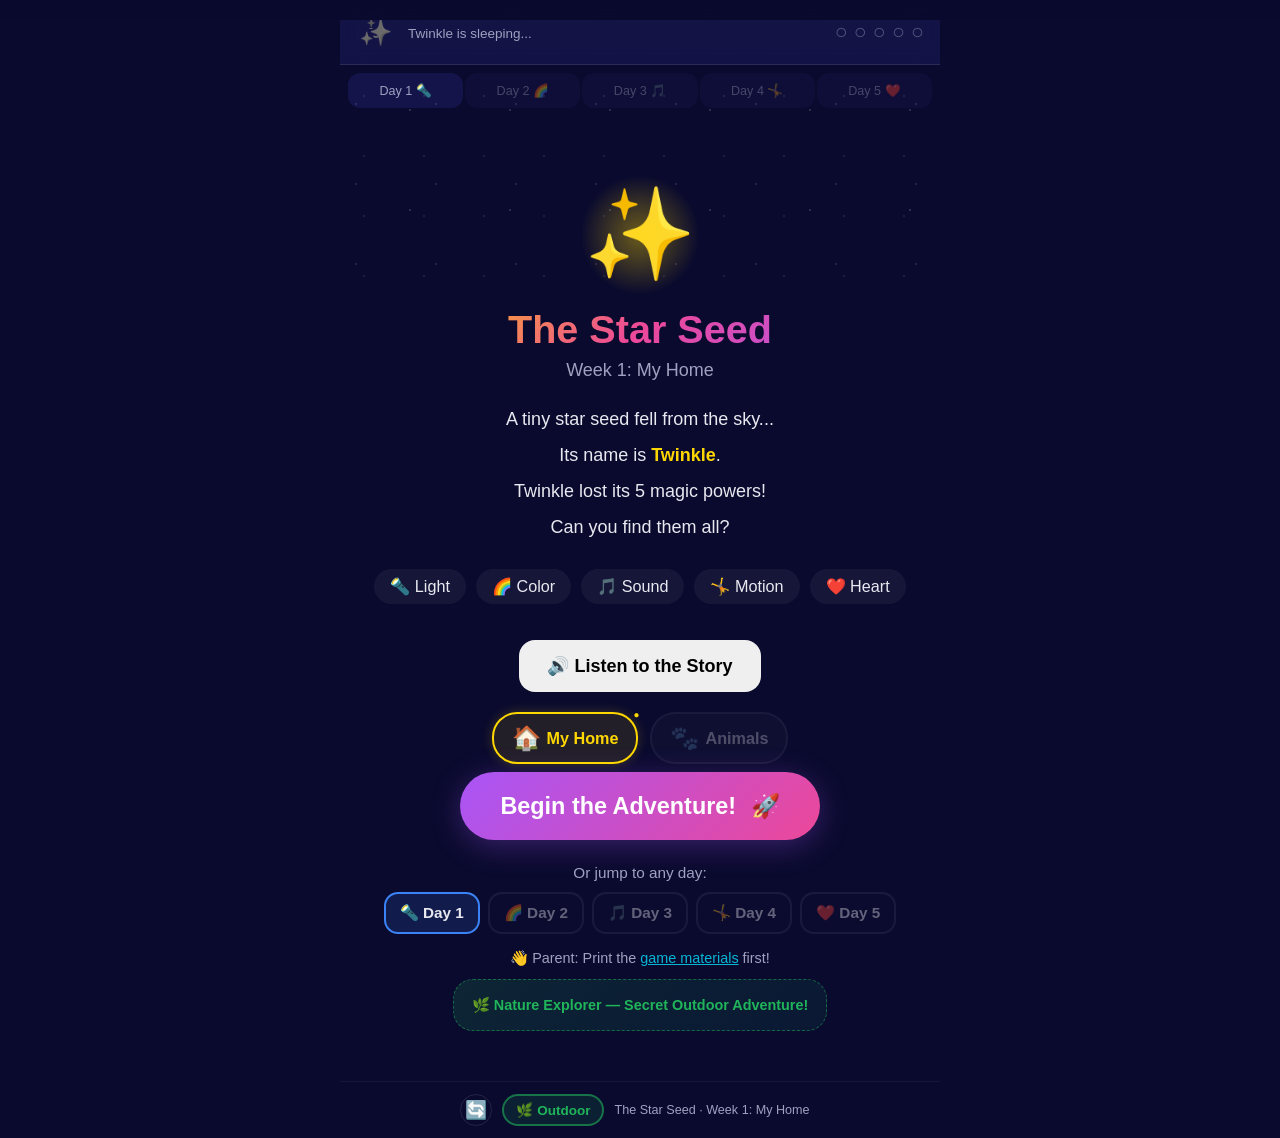
==== index.html @ be911d1a "fix: show episode-specific day labels (1A/1B/2A) in scenes and completion overlay - Read data.days[N" ====
<!DOCTYPE html>
<html lang="en">
<head>
  <meta charset="UTF-8">
  <meta name="viewport" content="width=device-width, initial-scale=1.0, viewport-fit=cover">
  <meta name="mobile-web-app-capable" content="yes">
  <meta name="apple-mobile-web-app-capable" content="yes">
  <meta name="apple-mobile-web-app-status-bar-style" content="black-translucent">
  <title>The Star Seed — My Home</title>
  <link rel="stylesheet" href="css/style.css?v=20260624">
</head>
<body>
  <!-- ===== App Shell ===== -->
  <div id="app">
    <!-- Audio debug bar for mobile users -->
    <div id="audio-debug" class="audio-debug-bar"></div>
    <!-- Status Bar -->
    <header id="status-bar">
      <div class="status-twinkle" id="twinkle-character">
        <div class="twinkle-core">✨</div>
        <div class="twinkle-face">
          <span class="eye left"></span>
          <span class="eye right"></span>
          <span class="mouth"></span>
        </div>
        <div class="twinkle-glow"></div>
      </div>
      <div class="status-info">
        <span class="twinkle-status-text" id="twinkle-status">Twinkle is sleeping...</span>
      </div>
      <div class="status-powers" id="power-dots">
        <span class="power-dot" id="power-dot-1">○</span>
        <span class="power-dot" id="power-dot-2">○</span>
        <span class="power-dot" id="power-dot-3">○</span>
        <span class="power-dot" id="power-dot-4">○</span>
        <span class="power-dot" id="power-dot-5">○</span>
      </div>
    </header>

    <!-- Day Navigation Tabs -->
    <nav id="day-nav">
      <button class="day-tab" id="day-tab-1">Day 1 🔦</button>
      <button class="day-tab" id="day-tab-2">Day 2 🌈</button>
      <button class="day-tab" id="day-tab-3">Day 3 🎵</button>
      <button class="day-tab" id="day-tab-4">Day 4 🤸</button>
      <button class="day-tab" id="day-tab-5">Day 5 ❤️</button>
    </nav>

    <!-- Main Content -->
    <main id="scenes">
      <!-- Intro Scene -->
      <section id="intro" class="scene">
        <div class="intro-container">
          <div class="intro-stars"></div>
          <div class="intro-twinkle-big">
            <div class="big-twinkle">✨</div>
            <div class="big-twinkle-glow"></div>
          </div>
          <h1 class="intro-title">The Star Seed</h1>
          <p class="intro-subtitle">Episode 1: My Home</p>
          <div class="intro-story">
            <p>A tiny star seed fell from the sky...</p>
            <p>Its name is <strong>Twinkle</strong>.</p>
            <p>Twinkle lost its 5 magic powers!</p>
            <p>Can you find them all?</p>
          </div>
          <div class="intro-powers-preview">
            <span>🔦 Light</span>
            <span>🌈 Color</span>
            <span>🎵 Sound</span>
            <span>🤸 Motion</span>
            <span>❤️ Heart</span>
          </div>

          <button class="btn btn-listen" id="btn-listen-story" style="margin-top:12px">
            <span>🔊 Listen to the Story</span>
          </button>

          <!-- Episode Selector -->
          <div class="episode-selector" id="episode-selector">
            <!-- Populated by App.bindEpisodeSelector() -->
          </div>

          <!-- Continue area (shown when progress exists) -->
          <div class="intro-continue" id="intro-continue" style="display:none">
            <p class="intro-continue-label">You have saved progress!</p>
            <button class="btn btn-continue" id="btn-continue">
              <span>Continue → Day <span id="continue-day">1</span></span>
              <span class="btn-continue-icon">💾</span>
            </button>
          </div>

          <button class="btn btn-start" id="btn-start">
            <span class="btn-start-text">Begin the Adventure!</span>
            <span class="btn-start-rocket">🚀</span>
          </button>

          <!-- Day selector (for free navigation) -->
          <div class="intro-day-select" id="intro-day-select">
            <p class="intro-day-select-label">Or jump to any day:</p>
            <div class="intro-day-grid" id="intro-day-grid">
              <button class="intro-day-btn" data-day="1">🔦 Day 1</button>
              <button class="intro-day-btn locked" data-day="2" disabled>🌈 Day 2</button>
              <button class="intro-day-btn locked" data-day="3" disabled>🎵 Day 3</button>
              <button class="intro-day-btn locked" data-day="4" disabled>🤸 Day 4</button>
              <button class="intro-day-btn locked" data-day="5" disabled>❤️ Day 5</button>
            </div>
          </div>

          <p class="intro-parent-note">👋 Parent: Print the <a href="printable/ep01-printable.html" target="_blank">game materials</a> first!</p>
          <div class="intro-outdoor-entry" id="intro-outdoor-entry">
            <button class="btn btn-outdoor-intro" id="btn-outdoor-intro">🌿 Nature Explorer — Secret Outdoor Adventure!</button>
          </div>
          <p class="intro-reset-note" id="intro-reset-note" style="display:none">
            <a href="#" id="intro-reset-link">🔄 Reset all progress</a>
          </p>
        </div>
      </section>

      <!-- Day 1: Light Power -->
      <section id="day1" class="scene" style="display:none"></section>

      <!-- Day 2: Color Power -->
      <section id="day2" class="scene" style="display:none"></section>

      <!-- Day 3: Sound Power -->
      <section id="day3" class="scene" style="display:none"></section>

      <!-- Day 4: Motion Power -->
      <section id="day4" class="scene" style="display:none"></section>

      <!-- Day 5: Heart Power -->
      <section id="day5" class="scene" style="display:none"></section>

      <!-- Complete / Certificate Scene -->
      <section id="complete" class="scene" style="display:none"></section>
    </main>

    <!-- Day Complete Overlay -->
    <div id="day-complete-overlay" class="overlay" style="display:none" role="dialog" aria-modal="true" aria-labelledby="complete-title">
      <div class="overlay-card animate-pop">
        <div class="overlay-stars">⭐ ✨ ⭐</div>
        <h2 class="overlay-power" id="complete-power"></h2>
        <h3 id="complete-title"></h3>
        <p id="complete-text"></p>
        <div class="overlay-buttons">
          <button class="btn btn-primary" id="btn-next-day">Next Day →</button>
          <button class="btn btn-ghost" id="btn-go-home">Stay on this page</button>
        </div>
        <div class="parent-unlock" id="parent-unlock" style="display:none">
          <p class="parent-unlock-msg">Today's mission is complete! Please come back tomorrow. 🌙</p>
          <div class="parent-unlock-row">
            <input type="password" class="parent-code-input" id="parent-code-input" placeholder="Parent code" maxlength="4">
            <button class="btn btn-tiny" id="btn-unlock-day">Unlock</button>
          </div>
          <p class="parent-unlock-hint" id="parent-unlock-hint" style="display:none">Wrong code. Try again!</p>
        </div>
      </div>
    </div>

    <!-- Footer -->
    <footer id="app-footer">
      <button class="btn-restart" id="btn-restart" title="Hold 3 seconds to reset">🔄</button>
      <button class="btn-outdoor-entry" id="btn-outdoor-entry" title="🌿 Nature Explorer">🌿 Outdoor</button>
      <span class="footer-text">The Star Seed · Week 1: My Home</span>
      <span class="footer-episode" id="footer-episode"></span>
    </footer>

    <!-- Outdoor Password Modal -->
    <div id="outdoor-modal" class="overlay" style="display:none" role="dialog" aria-modal="true" aria-labelledby="outdoor-modal-title">
      <div class="overlay-card animate-pop outdoor-modal-card">
        <div class="overlay-stars">🌿 🌳 🌿</div>
        <h3 id="outdoor-modal-title">🌿 Nature Explorer</h3>
        <p class="outdoor-modal-desc">A secret outdoor adventure awaits!<br>Ask your <strong>Earth Helper</strong> for the code.</p>
        <div class="parent-unlock" style="display:block; border-top:none; margin-top:8px;">
          <div class="parent-unlock-row">
            <input type="password" class="parent-code-input" id="outdoor-code-input" placeholder="Code" maxlength="4" inputmode="numeric" pattern="[0-9]*">
            <button class="btn btn-tiny" id="btn-outdoor-unlock">Enter 🌿</button>
          </div>
          <p class="parent-unlock-hint" id="outdoor-unlock-hint" style="display:none">Wrong code. Ask your Earth Helper!</p>
        </div>
        <button class="btn btn-ghost" id="btn-outdoor-cancel" style="margin-top:6px;">← Go Back</button>
      </div>
    </div>
  </div>

  <!-- Error State -->
  <div id="app-error" style="display:none"></div>

  <!-- ===== Scripts ===== -->
  <script src="js/storage.js?v=20260624"></script>
  <script src="js/audio.js?v=20260624"></script>
  <script src="js/voice-input.js?v=20260624"></script>
  <script src="js/utils.js?v=20260624"></script>
  <script src="js/twinkle.js?v=20260624"></script>
  <script src="js/engine-light.js?v=20260624"></script>
  <script src="js/engine-color.js?v=20260624"></script>
  <script src="js/engine-sound.js?v=20260624"></script>
  <script src="js/engine-motion.js?v=20260624"></script>
  <script src="js/engine-heart.js?v=20260624"></script>
  <script src="js/app.js?v=20260624"></script>
</body>
</html>
---- css/style.css ----
/* ================================================================
   Star Seed — Complete Stylesheet
   Mobile-first, no external dependencies, all CSS art + animations
   ================================================================ */

/* --- CSS Reset & Variables --- */
*, *::before, *::after {
  box-sizing: border-box;
  margin: 0;
  padding: 0;
}

/* Mobile audio debug bar — shows selected voice name */
.audio-debug-bar {
  position: fixed;
  top: 0; left: 0; right: 0;
  z-index: 10000;
  background: rgba(10, 10, 46, 0.95);
  color: #ffd700;
  font-size: 11px;
  text-align: center;
  padding: 4px 12px;
  line-height: 1.4;
  min-height: 20px;
  pointer-events: none;
  backdrop-filter: blur(4px);
  white-space: normal;
  word-break: keep-all;
}

:root {
  --bg: #0a0a2e;
  --bg-card: #14144a;
  --bg-light: #1e1e5e;
  --text: #e8e8f0;
  --text-muted: #a0a0c0;
  --gold: #ffd700;
  --gold-dark: #b8960f;
  --red: #ef4444;
  --blue: #3b82f6;
  --yellow: #facc15;
  --green: #22c55e;
  --orange: #f97316;
  --purple: #a855f7;
  --pink: #ec4899;
  --cyan: #06b6d4;
  --white: #ffffff;
  --radius: 16px;
  --radius-lg: 24px;
  --font: -apple-system, BlinkMacSystemFont, 'Segoe UI', Roboto, sans-serif;
  --shadow: 0 4px 20px rgba(0,0,0,0.3);
  --shadow-glow: 0 0 30px rgba(255,215,0,0.3);
}

html {
  font-size: 16px;
  -webkit-text-size-adjust: 100%;
}

body {
  font-family: var(--font);
  background: var(--bg);
  color: var(--text);
  min-height: 100vh;
  min-height: 100dvh;
  overflow-x: hidden;
  -webkit-tap-highlight-color: transparent;
  user-select: none;
  -webkit-user-select: none;
}

/* --- App Shell --- */
#app {
  min-height: 100vh;
  min-height: 100dvh;
  display: flex;
  flex-direction: column;
  max-width: 600px;
  margin: 0 auto;
  position: relative;
}

/* --- Status Bar --- */
#status-bar {
  display: flex;
  align-items: center;
  gap: 12px;
  padding: 12px 16px;
  background: rgba(20,20,74,0.9);
  backdrop-filter: blur(10px);
  border-bottom: 1px solid rgba(255,255,255,0.1);
  position: sticky;
  top: 0;
  z-index: 100;
}

.status-powers {
  display: flex;
  gap: 6px;
  margin-left: auto;
}

.power-dot {
  font-size: 1.2rem;
  transition: transform 0.3s, opacity 0.3s;
  opacity: 0.3;
}

.power-dot.active {
  opacity: 1;
  transform: scale(1.2);
  animation: powerPulse 2s infinite;
}

.status-info {
  flex: 1;
  min-width: 0;
}

.twinkle-status-text {
  font-size: 0.75rem;
  color: var(--text-muted);
  white-space: nowrap;
  overflow: hidden;
  text-overflow: ellipsis;
}

/* --- Twinkle Character (in status bar) --- */
#twinkle-character {
  width: 40px;
  height: 40px;
  position: relative;
  flex-shrink: 0;
}

.twinkle-core {
  font-size: 1.5rem;
  position: absolute;
  top: 50%;
  left: 50%;
  transform: translate(-50%, -50%);
  transition: filter 0.5s, transform 0.5s, opacity 0.5s;
}

.twinkle-face {
  position: absolute;
  top: 50%;
  left: 50%;
  transform: translate(-50%, -50%);
  width: 20px;
  height: 14px;
}

.eye {
  display: block;
  width: 4px;
  height: 4px;
  background: #333;
  border-radius: 50%;
  position: absolute;
  top: 3px;
  transition: height 0.3s, background-color 0.3s, transform 0.3s;
}

.eye.left { left: 3px; }
.eye.right { right: 3px; }

.mouth {
  display: block;
  width: 8px;
  height: 3px;
  border-bottom: 2px solid #333;
  border-radius: 0 0 4px 4px;
  position: absolute;
  bottom: 1px;
  left: 50%;
  transform: translateX(-50%);
  transition: border-color 0.3s, width 0.3s, transform 0.3s;
}

/* Twinkle States */
.twinkle-dim .twinkle-core { filter: grayscale(1) brightness(0.5); }
.twinkle-dim .eye { height: 1px; background: #666; }
.twinkle-dim .mouth { border-color: #666; width: 6px; }

.twinkle-light .twinkle-core {
  filter: brightness(1.3) drop-shadow(0 0 8px var(--gold));
  animation: twinkleGlow 2s infinite alternate;
}

.twinkle-color .twinkle-core {
  background: conic-gradient(red, yellow, lime, cyan, blue, magenta, red);
  -webkit-background-clip: text;
  background-clip: text;
  -webkit-text-fill-color: transparent;
  animation: rainbowSpin 4s linear infinite;
}

.twinkle-sound .twinkle-core { animation: bounce 0.5s infinite alternate; }
.twinkle-sound::after {
  content: '♪';
  position: absolute;
  top: -8px;
  right: -6px;
  font-size: 0.8rem;
  animation: noteFloat 1s infinite;
}

.twinkle-motion .twinkle-core { animation: bounce 0.4s infinite alternate; }

.twinkle-full .twinkle-core {
  color: var(--gold);
  filter: drop-shadow(0 0 12px var(--gold)) drop-shadow(0 0 24px var(--orange));
  animation: starPulse 1.5s infinite;
}
.twinkle-full::before {
  content: '✦';
  position: absolute;
  top: -10px;
  left: -8px;
  font-size: 0.6rem;
  animation: sparkle1 2s infinite;
}
.twinkle-full::after {
  content: '✧';
  position: absolute;
  bottom: -8px;
  right: -6px;
  font-size: 0.5rem;
  animation: sparkle2 1.5s infinite 0.5s;
}

.twinkle-celebrate { animation: celebrate 1.5s ease-out; }

.twinkle-glow {
  position: absolute;
  inset: -8px;
  border-radius: 50%;
  background: radial-gradient(circle, rgba(255,215,0,0.3), transparent 70%);
  opacity: 0;
  transition: opacity 0.5s;
}
.twinkle-light .twinkle-glow,
.twinkle-full .twinkle-glow { opacity: 1; }

/* --- Day Navigation --- */
#day-nav {
  display: flex;
  gap: 2px;
  padding: 8px;
  overflow-x: auto;
  -webkit-overflow-scrolling: touch;
  scrollbar-width: none;
}
#day-nav::-webkit-scrollbar { display: none; }

.day-tab {
  flex: 1;
  min-width: 60px;
  padding: 8px 6px;
  font-size: 0.7rem;
  font-family: var(--font);
  background: var(--bg-card);
  color: var(--text-muted);
  border: 2px solid transparent;
  border-radius: 12px;
  cursor: pointer;
  transition: border-color 0.3s, color 0.3s, background-color 0.3s, opacity 0.3s;
  white-space: nowrap;
}

.day-tab.active {
  border-color: var(--gold);
  color: var(--gold);
  background: rgba(255,215,0,0.1);
}

.day-tab.completed {
  border-color: var(--green);
  color: var(--green);
  background: rgba(34,197,94,0.1);
}

.day-tab.locked {
  opacity: 0.4;
  cursor: not-allowed;
}

.day-tab.shake { animation: shake 0.5s; }

/* --- Scenes --- */
#scenes {
  flex: 1;
  padding: 16px;
}

.scene {
  display: flex;
  flex-direction: column;
  min-height: 60vh;
}

/* --- Day Header --- */
.day-header {
  text-align: center;
  margin-bottom: 16px;
}

.day-badge {
  display: inline-block;
  padding: 4px 14px;
  background: rgba(255,215,0,0.15);
  color: var(--gold);
  border-radius: 20px;
  font-size: 0.8rem;
  font-weight: 600;
}

.day-header h2 {
  font-size: 1.6rem;
  margin: 8px 0 4px;
}

.day-subtitle {
  color: var(--text-muted);
  font-size: 0.9rem;
}

/* --- Speech Bubble --- */
.twinkle-speech {
  margin-bottom: 20px;
}

.speech-bubble {
  background: var(--bg-light);
  border-radius: var(--radius-lg);
  padding: 16px;
  font-size: 1rem;
  line-height: 1.5;
  position: relative;
  border: 1px solid rgba(255,255,255,0.1);
}

.speech-bubble::before {
  content: '';
  position: absolute;
  top: -8px;
  left: 24px;
  width: 16px;
  height: 16px;
  background: var(--bg-light);
  border: 1px solid rgba(255,255,255,0.1);
  border-right: none;
  border-bottom: none;
  transform: rotate(45deg);
}

.speech-bubble.happy {
  background: rgba(34,197,94,0.15);
  border-color: rgba(34,197,94,0.3);
}

/* --- Buttons --- */
.btn {
  display: inline-block;
  padding: 14px 28px;
  font-size: 1rem;
  font-family: var(--font);
  font-weight: 600;
  border: none;
  border-radius: var(--radius);
  cursor: pointer;
  transition: transform 0.2s, box-shadow 0.2s, background-color 0.2s, opacity 0.2s, border-color 0.2s;
  min-height: 48px;
  text-align: center;
  -webkit-tap-highlight-color: transparent;
  touch-action: manipulation;
}

.btn:active { transform: scale(0.96); }

.btn-primary {
  background: linear-gradient(135deg, var(--gold), var(--orange));
  color: #1a1a2e;
  box-shadow: 0 4px 15px rgba(255,165,0,0.3);
}

.btn-secondary {
  background: var(--bg-light);
  color: var(--text);
  border: 2px solid rgba(255,255,255,0.15);
}

.btn-ghost {
  background: transparent;
  color: var(--text-muted);
  text-decoration: underline;
}

.btn-large {
  padding: 18px 36px;
  font-size: 1.2rem;
}

.btn-find {
  background: linear-gradient(135deg, var(--green), var(--cyan));
  color: #fff;
  font-size: 1.2rem;
  padding: 20px 40px;
  box-shadow: 0 4px 20px rgba(34,197,94,0.3);
  animation: findPulse 2s infinite;
}

.btn-heart {
  background: linear-gradient(135deg, var(--pink), var(--red));
  color: #fff;
  font-size: 1.1rem;
  padding: 18px 32px;
  box-shadow: 0 4px 20px rgba(239,68,68,0.3);
}

.btn-small {
  padding: 8px 16px;
  font-size: 0.8rem;
  background: var(--bg-light);
  color: var(--text);
  border: 1px solid rgba(255,255,255,0.2);
  border-radius: 8px;
  cursor: pointer;
}

.btn-link {
  background: none;
  border: none;
  color: var(--text-muted);
  text-decoration: underline;
  cursor: pointer;
  font-size: 0.85rem;
  padding: 4px;
}

.btn-start {
  background: linear-gradient(135deg, var(--purple), var(--pink));
  color: #fff;
  font-size: 1.3rem;
  padding: 20px 40px;
  border-radius: 50px;
  box-shadow: 0 6px 30px rgba(168,85,247,0.3);
  animation: startPulse 3s infinite;
}

.btn-start-text { margin-right: 8px; }
.btn-start-rocket { display: inline-block; animation: rocketWiggle 1s infinite; }

.btn-color-option {
  padding: 14px 20px;
  background: var(--bg-light);
  color: var(--text);
  border: 2px solid rgba(255,255,255,0.1);
  border-radius: var(--radius);
  font-size: 1rem;
  cursor: pointer;
  display: flex;
  align-items: center;
  gap: 10px;
  width: 100%;
  text-align: left;
}
.btn-color-option:active { border-color: var(--gold); }

.btn-done {
  background: linear-gradient(135deg, var(--green), var(--cyan));
  color: #fff;
  font-size: 1.2rem;
  padding: 18px 36px;
  box-shadow: 0 4px 20px rgba(34,197,94,0.3);
}

.color-dot {
  display: inline-block;
  width: 24px;
  height: 24px;
  border-radius: 50%;
  border: 2px solid rgba(255,255,255,0.3);
  flex-shrink: 0;
}

/* --- Intro Scene --- */
.intro-container {
  text-align: center;
  padding: 30px 8px;
}

.intro-stars {
  position: absolute;
  top: 0; left: 0; right: 0;
  height: 300px;
  background: radial-gradient(circle at 20% 30%, rgba(255,255,255,0.1) 1px, transparent 1px),
              radial-gradient(circle at 70% 10%, rgba(255,255,255,0.15) 1px, transparent 1px),
              radial-gradient(circle at 40% 60%, rgba(255,255,255,0.08) 1px, transparent 1px);
  background-size: 80px 80px, 100px 100px, 60px 60px;
  pointer-events: none;
}

.intro-twinkle-big {
  position: relative;
  margin: 20px 0;
}

.big-twinkle {
  font-size: 5rem;
  animation: float 3s ease-in-out infinite;
  display: inline-block;
}

.big-twinkle-glow {
  position: absolute;
  top: 50%; left: 50%;
  transform: translate(-50%, -50%);
  width: 120px; height: 120px;
  background: radial-gradient(circle, rgba(255,215,0,0.4), transparent 70%);
  border-radius: 50%;
  animation: glowPulse 2s infinite alternate;
}

.intro-title {
  font-size: 2.2rem;
  margin: 8px 0;
  background: linear-gradient(135deg, var(--gold), var(--pink), var(--purple));
  -webkit-background-clip: text;
  background-clip: text;
  -webkit-text-fill-color: transparent;
}

.intro-subtitle {
  color: var(--text-muted);
  font-size: 1rem;
  margin-bottom: 20px;
}

.intro-story {
  margin: 20px 0;
  font-size: 1rem;
  line-height: 2;
}

.intro-story strong {
  color: var(--gold);
}

.intro-powers-preview {
  display: flex;
  flex-wrap: wrap;
  justify-content: center;
  gap: 10px;
  margin: 24px 0;
}

.intro-powers-preview span {
  padding: 8px 16px;
  background: rgba(255,255,255,0.05);
  border-radius: 20px;
  font-size: 0.9rem;
}

/* --- Episode Selector --- */
.episode-selector {
  display: flex;
  justify-content: center;
  gap: 12px;
  margin: 20px 0 8px;
}

.episode-btn {
  display: flex;
  align-items: center;
  gap: 6px;
  padding: 10px 18px;
  font-size: 0.9rem;
  font-weight: 600;
  color: var(--text-muted);
  background: rgba(255,255,255,0.05);
  border: 2px solid rgba(255,255,255,0.1);
  border-radius: 25px;
  cursor: pointer;
  transition: border-color 0.25s, color 0.25s, background-color 0.25s, transform 0.25s, box-shadow 0.25s, opacity 0.25s;
  position: relative;
}

.episode-btn.active {
  color: var(--gold);
  border-color: var(--gold);
  background: rgba(255,215,0,0.1);
  box-shadow: 0 0 12px rgba(255,215,0,0.2);
}

.episode-btn.locked {
  opacity: 0.45;
  cursor: not-allowed;
  filter: grayscale(0.6);
}

.episode-btn:not(.locked):not(.active):hover {
  border-color: rgba(255,255,255,0.3);
  color: #fff;
}

.episode-btn:not(.locked):active {
  transform: scale(0.95);
}

.episode-btn-emoji {
  font-size: 1.3rem;
}

.episode-btn-label {
  white-space: nowrap;
}

.episode-btn-check {
  position: absolute;
  top: -5px;
  right: -3px;
  font-size: 0.55rem;
  color: var(--gold);
}

.intro-parent-note {
  margin-top: 16px;
  font-size: 0.8rem;
  color: var(--text-muted);
}

.intro-parent-note a {
  color: var(--cyan);
}

/* --- Intro: Continue Button --- */
.intro-continue {
  margin: 16px 0;
  animation: popIn 0.5s ease;
}

.intro-continue-label {
  font-size: 0.9rem;
  color: var(--gold);
  margin-bottom: 8px;
}

.btn-continue {
  display: inline-flex;
  align-items: center;
  gap: 8px;
  padding: 14px 32px;
  font-size: 1.1rem;
  font-weight: 700;
  color: #1a1a2e;
  background: linear-gradient(135deg, var(--gold), #ffed4a);
  border: none;
  border-radius: 30px;
  cursor: pointer;
  box-shadow: 0 4px 15px rgba(255,215,0,0.4);
  transition: transform 0.2s, box-shadow 0.2s;
}

.btn-continue:active {
  transform: scale(0.95);
  box-shadow: 0 2px 8px rgba(255,215,0,0.3);
}

.btn-continue-icon {
  font-size: 1.3rem;
}

/* --- Intro: Day Selector Grid --- */
.intro-day-select {
  margin: 24px 0 12px;
  text-align: center;
}

.intro-day-select-label {
  font-size: 0.85rem;
  color: var(--text-muted);
  margin-bottom: 10px;
}

.intro-day-grid {
  display: flex;
  flex-wrap: wrap;
  justify-content: center;
  gap: 8px;
}

.intro-day-btn {
  padding: 10px 14px;
  font-size: 0.85rem;
  font-weight: 600;
  border: 2px solid rgba(255,255,255,0.15);
  border-radius: 14px;
  background: rgba(255,255,255,0.05);
  color: var(--text);
  cursor: pointer;
  transition: border-color 0.2s, background-color 0.2s, transform 0.2s, opacity 0.2s;
  min-width: 90px;
}

.intro-day-btn.unlocked {
  border-color: var(--blue);
  background: rgba(59,130,246,0.15);
}

.intro-day-btn.unlocked:hover {
  background: rgba(59,130,246,0.25);
}

.intro-day-btn.completed {
  border-color: var(--green);
  background: rgba(34,197,94,0.2);
}

.intro-day-btn.completed::after {
  content: ' ✓';
  color: var(--green);
}

.intro-day-btn.locked {
  opacity: 0.4;
  cursor: not-allowed;
  background: rgba(255,255,255,0.02);
}

.intro-day-btn:active:not(.locked) {
  transform: scale(0.95);
}

/* --- Intro: Reset Link --- */
.intro-reset-note {
  margin-top: 8px;
  font-size: 0.75rem;
}

.intro-reset-note a {
  color: var(--text-muted);
  text-decoration: none;
  opacity: 0.6;
  transition: opacity 0.2s;
}

.intro-reset-note a:hover {
  opacity: 1;
  color: var(--red);
}

/* ===== DAY 1: Light Power ===== */

.silhouette-display {
  display: flex;
  flex-direction: column;
  align-items: center;
  gap: 16px;
  margin: 20px 0;
}

.silhouette-card {
  text-align: center;
  padding: 24px;
  background: var(--bg-card);
  border-radius: var(--radius-lg);
  border: 2px dashed rgba(255,255,255,0.15);
  width: 100%;
  max-width: 300px;
}

.silhouette-icon {
  font-size: 5rem;
  margin-bottom: 12px;
  animation: silhouettePulse 2s infinite;
  filter: brightness(0.3);
}

.silhouette-label {
  color: var(--text-muted);
  font-size: 0.85rem;
  margin-bottom: 8px;
}

.silhouette-hint {
  font-size: 0.95rem;
  line-height: 1.5;
  color: var(--text);
}

/* Code Entry */
.code-entry {
  text-align: center;
  margin: 20px 0;
  padding: 20px;
  background: var(--bg-card);
  border-radius: var(--radius-lg);
}

.code-prompt {
  margin-bottom: 16px;
  font-size: 1rem;
}

.code-inputs {
  display: flex;
  gap: 12px;
  justify-content: center;
  margin-bottom: 16px;
}

.code-inputs input {
  width: 56px;
  height: 64px;
  font-size: 1.8rem;
  text-align: center;
  font-family: var(--font);
  font-weight: 700;
  background: var(--bg);
  color: var(--gold);
  border: 2px solid rgba(255,215,0,0.3);
  border-radius: 12px;
  -moz-appearance: textfield;
}
.code-inputs input::-webkit-outer-spin-button,
.code-inputs input::-webkit-inner-spin-button { -webkit-appearance: none; }
.code-inputs input:focus {
  outline: none;
  border-color: var(--gold);
  box-shadow: 0 0 12px rgba(255,215,0,0.2);
}

.code-error {
  color: var(--red);
  font-size: 0.9rem;
  margin-top: 8px;
}

.code-hint {
  margin-top: 12px;
  font-size: 0.8rem;
  color: var(--text-muted);
}

/* Found Card Display */
.card-found-display {
  flex-direction: column;
  align-items: center;
  margin: 20px 0;
}

.found-card {
  position: relative;
  width: 160px;
  height: 180px;
  background: var(--bg-card);
  border-radius: var(--radius-lg);
  display: flex;
  flex-direction: column;
  align-items: center;
  justify-content: center;
  border: 3px solid var(--gold);
  box-shadow: var(--shadow-glow);
}

.found-icon { font-size: 4rem; }
.found-word {
  font-size: 1.4rem;
  font-weight: 700;
  color: var(--gold);
  margin-top: 4px;
}

.found-letter {
  font-size: 3rem;
  font-weight: 900;
  color: var(--gold);
  position: absolute;
  bottom: -20px;
  right: -10px;
  background: var(--bg);
  width: 50px;
  height: 50px;
  border-radius: 50%;
  display: flex;
  align-items: center;
  justify-content: center;
  border: 3px solid var(--gold);
  box-shadow: var(--shadow-glow);
}

.found-glow {
  position: absolute;
  inset: -10px;
  border-radius: var(--radius-lg);
  opacity: 0;
  transition: opacity 0.8s;
}
.card-found-display .found-glow {
  opacity: 1;
  background: radial-gradient(circle, rgba(255,215,0,0.2) 0%, transparent 70%);
}

.found-text {
  margin-top: 24px;
  font-size: 1rem;
  text-align: center;
  color: var(--text);
}

/* Letter Display */
.letter-display {
  text-align: center;
  margin: 16px 0;
  padding: 16px;
  background: var(--bg-card);
  border-radius: var(--radius);
}

.letter-display h3 {
  font-size: 0.9rem;
  color: var(--text-muted);
  margin-bottom: 8px;
}

.letter-tiles {
  display: flex;
  gap: 8px;
  justify-content: center;
  flex-wrap: wrap;
}

.letter-tile {
  display: inline-flex;
  align-items: center;
  justify-content: center;
  width: 44px;
  height: 44px;
  font-size: 1.4rem;
  font-weight: 800;
  background: var(--bg);
  border-radius: 10px;
  border: 2px solid rgba(255,255,255,0.2);
}

.letter-tile.collected {
  border-color: var(--gold);
  color: var(--gold);
  animation: popIn 0.4s ease-out;
}

/* Spelling Phase */
.spelling-phase {
  text-align: center;
  margin: 20px 0;
  padding: 20px;
  background: var(--bg-card);
  border-radius: var(--radius-lg);
}

.spelling-phase h3 {
  font-size: 1.2rem;
  margin-bottom: 8px;
}

.spelling-hint {
  color: var(--text-muted);
  font-size: 0.85rem;
  margin-bottom: 20px;
}

.spelling-slots {
  display: flex;
  gap: 12px;
  justify-content: center;
  margin-bottom: 20px;
}

.spelling-slot {
  width: 56px;
  height: 64px;
  border: 3px dashed rgba(255,255,255,0.25);
  border-radius: 12px;
  display: flex;
  align-items: center;
  justify-content: center;
  font-size: 1.6rem;
  font-weight: 800;
  cursor: pointer;
  transition: all 0.2s;
  background: var(--bg);
}

.spelling-slot.filled {
  border-style: solid;
  border-color: var(--gold);
  color: var(--gold);
  background: rgba(255,215,0,0.1);
}

.spelling-letters {
  display: flex;
  gap: 12px;
  justify-content: center;
  flex-wrap: wrap;
  margin-bottom: 20px;
}

.spelling-letter {
  width: 48px;
  height: 48px;
  background: linear-gradient(135deg, var(--bg-light), var(--bg-card));
  border-radius: 12px;
  display: flex;
  align-items: center;
  justify-content: center;
  font-size: 1.4rem;
  font-weight: 800;
  cursor: pointer;
  transition: all 0.2s;
  border: 2px solid rgba(255,255,255,0.15);
  box-shadow: var(--shadow);
}

.spelling-letter:active { transform: scale(0.9); }
.spelling-letter.placed {
  opacity: 0.25;
  pointer-events: none;
  border-color: transparent;
}

.spelling-feedback {
  margin-top: 12px;
  font-size: 1.1rem;
  font-weight: 600;
}

.spelling-feedback.success { color: var(--green); }
.spelling-feedback.error { color: var(--orange); }

/* Next Card Area */
.next-card-area {
  text-align: center;
  margin: 20px 0;
}

/* ===== DAY 2: Color Power ===== */

/* ===== Day 2: Drag-to-Mix ===== */

.color-drag-stage {
  text-align: center;
  margin: 16px 0;
  position: relative;
}

.drag-hint {
  color: var(--text-muted);
  font-size: 0.9rem;
  margin-bottom: 12px;
}

.drag-playground {
  display: flex;
  align-items: center;
  justify-content: center;
  gap: 24px;
  margin-bottom: 12px;
  min-height: 120px;
  position: relative;
}

.color-draggable {
  width: 80px;
  height: 80px;
  border-radius: 50%;
  display: flex;
  align-items: center;
  justify-content: center;
  font-weight: 700;
  font-size: 0.85rem;
  color: #fff;
  text-shadow: 0 0 4px rgba(0,0,0,0.5);
  box-shadow: 0 4px 16px rgba(0,0,0,0.35);
  border: 3px solid rgba(0,0,0,0.2);
  cursor: grab;
  touch-action: none;
  user-select: none;
  /* NOTE: no transform transition — causes drag lag on mobile */
  transition: box-shadow 0.15s ease, scale 0.5s, opacity 0.5s;
  will-change: transform;
  z-index: 10;
  position: relative;
}

.color-draggable:active { cursor: grabbing; }

.color-draggable.dragging {
  scale: 1.15;
  box-shadow: 0 0 24px rgba(255,215,0,0.6), 0 8px 20px rgba(0,0,0,0.4);
  z-index: 20;
  transition: none;
}

.color-draggable.mixed {
  scale: 0;
  opacity: 0;
  transition: scale 0.4s ease-in, opacity 0.4s ease-in;
}

.drag-plus {
  font-size: 1.5rem;
  font-weight: 700;
  color: var(--text-muted);
}

.drag-equals {
  font-size: 1.5rem;
  font-weight: 700;
  color: var(--text-muted);
  margin: 8px 0;
}

.color-mix-target {
  width: 80px;
  height: 80px;
  border-radius: 50%;
  border: 3px dashed rgba(255,255,255,0.3);
  display: flex;
  align-items: center;
  justify-content: center;
  font-size: 1.8rem;
  font-weight: 700;
  color: #666;
  margin: 0 auto;
  transition: all 0.5s ease;
  background: transparent;
}

.color-mix-target.revealed {
  scale: 1.3;
  border-style: solid;
  border-color: transparent;
  color: #fff;
  box-shadow: 0 0 30px rgba(255,255,255,0.4);
  animation: popIn 0.5s ease;
}

.drag-celebration {
  flex-direction: column;
  align-items: center;
  gap: 8px;
  margin-top: 16px;
}

.drag-sparkles { font-size: 2rem; }

.drag-result-text {
  font-size: 1.2rem;
  font-weight: 700;
  color: var(--gold);
}

/* ===== Day 2: Find Object Phase ===== */

.find-object-phase {
  flex-direction: column;
  align-items: center;
  gap: 16px;
  margin: 20px 0;
}

.btn-find-wrap {
  margin-top: 8px;
}

.target-color-display {
  text-align: center;
}

.target-color-circle {
  width: 100px;
  height: 100px;
  border-radius: 50%;
  margin: 0 auto;
  display: flex;
  align-items: center;
  justify-content: center;
  box-shadow: 0 0 30px rgba(255,255,255,0.2);
}

.target-color-emoji {
  font-size: 2.5rem;
}

.target-color-name {
  margin-top: 8px;
  font-weight: 700;
  font-size: 1.2rem;
}

.find-prompt {
  font-size: 1.1rem;
  text-align: center;
}

/* ===== Day 2: Voice Input Phase ===== */

.voice-input-phase {
  flex-direction: column;
  align-items: center;
  gap: 14px;
  margin: 20px 0;
  padding: 20px;
  background: var(--bg-card);
  border-radius: var(--radius-lg);
  text-align: center;
}

.voice-prompt {
  font-size: 1.1rem;
  font-weight: 700;
  color: var(--gold);
}

.voice-hint {
  font-size: 0.95rem;
  color: var(--text-muted);
  line-height: 1.6;
}

.voice-hint small {
  font-size: 0.8rem;
  opacity: 0.7;
}

.voice-mic-area {
  display: flex;
  flex-direction: column;
  align-items: center;
  gap: 8px;
}

.btn-mic {
  display: flex;
  flex-direction: column;
  align-items: center;
  gap: 4px;
  padding: 18px 36px;
  background: linear-gradient(135deg, var(--blue), var(--purple));
  border: none;
  border-radius: 60px;
  color: #fff;
  font-size: 1rem;
  font-weight: 600;
  cursor: pointer;
  transition: all 0.2s;
  box-shadow: 0 4px 16px rgba(59,130,246,0.4);
}

.btn-mic:active {
  transform: scale(0.96);
}

.btn-mic.listening {
  background: #ef4444;
  box-shadow: 0 0 0 0 rgba(239,68,68,0.5);
  animation: micPulse 1.2s infinite;
}

@keyframes micPulse {
  0% { box-shadow: 0 0 0 0 rgba(239,68,68,0.5); }
  100% { box-shadow: 0 0 0 16px rgba(239,68,68,0); }
}

.mic-icon { font-size: 1.8rem; }
.mic-label { font-size: 0.85rem; }

.voice-status {
  min-height: 24px;
  font-size: 0.9rem;
}

.voice-hearing { color: var(--gold); }
.voice-heard { color: var(--green); }
.voice-error { color: #f87171; font-size: 0.85rem; }

.voice-or-divider {
  display: flex;
  align-items: center;
  gap: 10px;
  width: 100%;
  max-width: 280px;
  color: var(--text-muted);
  font-size: 0.8rem;
}

.voice-or-divider::before,
.voice-or-divider::after {
  content: '';
  flex: 1;
  height: 1px;
  background: rgba(255,255,255,0.1);
}

.voice-fallback-container {
  width: 100%;
  max-width: 300px;
}

.voice-fallback {
  display: flex;
  gap: 8px;
  align-items: center;
}

.voice-fallback-input {
  flex: 1;
  padding: 10px 14px;
  background: var(--bg);
  border: 2px solid rgba(255,255,255,0.1);
  border-radius: 12px;
  color: var(--text);
  font-size: 1rem;
  outline: none;
  transition: border-color 0.2s;
}

.voice-fallback-input:focus {
  border-color: var(--gold);
}

.voice-fallback-btn {
  padding: 10px 16px;
  white-space: nowrap;
}

.btn-skip {
  background: none;
  border: none;
  color: var(--text-muted);
  font-size: 0.85rem;
  cursor: pointer;
  padding: 8px 16px;
  opacity: 0.6;
  transition: opacity 0.2s;
}

.btn-skip:hover, .btn-skip:active { opacity: 1; }

/* ===== Day 2: Camera Phase ===== */

.camera-overlay {
  flex-direction: column;
  align-items: center;
  gap: 12px;
  margin: 16px 0;
  width: 100%;
}

.camera-view {
  position: relative;
  width: 100%;
  max-width: 360px;
  aspect-ratio: 4/3;
  border-radius: 20px;
  overflow: hidden;
  background: #000;
  box-shadow: 0 4px 20px rgba(0,0,0,0.5);
}

.camera-view video {
  width: 100%;
  height: 100%;
  object-fit: cover;
}

.camera-filter {
  position: absolute;
  top: 0; left: 0;
  width: 100%;
  height: 100%;
  opacity: 0.18;
  pointer-events: none;
  transition: background-color 0.3s;
}

.camera-frame-hint {
  position: absolute;
  bottom: 12px;
  left: 0; right: 0;
  text-align: center;
  color: #fff;
  font-size: 0.9rem;
  font-weight: 600;
  text-shadow: 0 1px 4px rgba(0,0,0,0.7);
  pointer-events: none;
}

.camera-frame-hint.camera-unavailable {
  position: static;
  color: var(--text-muted);
  text-shadow: none;
  margin: 20px 0;
  line-height: 1.6;
}

.camera-controls {
  display: flex;
  gap: 12px;
  align-items: center;
}

.btn-capture {
  padding: 14px 32px;
  background: #fff;
  border: 4px solid var(--gold);
  border-radius: 60px;
  color: #333;
  font-size: 1.1rem;
  font-weight: 700;
  cursor: pointer;
  box-shadow: 0 4px 16px rgba(0,0,0,0.3);
  transition: transform 0.2s, box-shadow 0.2s, background-color 0.2s;
}

.btn-capture:active { transform: scale(0.95); }

.camera-snap-flash {
  position: absolute;
  top: 0; left: 0;
  width: 100%; height: 100%;
  background: #fff;
  opacity: 0.8;
  pointer-events: none;
  animation: flashFade 0.4s ease-out forwards;
}

@keyframes flashFade {
  0% { opacity: 0.8; }
  100% { opacity: 0; }
}

.camera-success-msg {
  font-size: 1.5rem;
  font-weight: 700;
  color: var(--gold);
  background: rgba(255,215,0,0.1);
  padding: 12px 24px;
  border-radius: 16px;
}

/* ===== Day 2: Confirm Phase ===== */

.confirm-phase {
  flex-direction: column;
  align-items: center;
  gap: 16px;
  margin: 20px 0;
  padding: 20px;
  background: var(--bg-card);
  border-radius: var(--radius-lg);
  text-align: center;
}

.confirm-you-found {
  display: flex;
  flex-direction: column;
  align-items: center;
  gap: 4px;
  margin-bottom: 8px;
}

.confirm-you-found-label {
  font-size: 0.85rem;
  color: var(--text-muted);
}

.confirm-you-found-item {
  font-size: 1.2rem;
  font-weight: 700;
  color: var(--gold);
  background: rgba(255,215,0,0.1);
  padding: 4px 16px;
  border-radius: 20px;
}

.confirm-examples {
  display: flex;
  gap: 16px;
  flex-wrap: wrap;
  justify-content: center;
}

.example-item {
  display: flex;
  flex-direction: column;
  align-items: center;
  gap: 4px;
  padding: 12px;
  background: var(--bg);
  border-radius: 12px;
  min-width: 80px;
}

.example-emoji { font-size: 2rem; }
.example-name { font-size: 0.8rem; text-transform: capitalize; }

.confirm-buttons {
  display: flex;
  gap: 12px;
}

/* Color Success */
.color-success { text-align: center; margin: 20px 0; }
.color-success-card { padding: 20px; }

/* ===== Mini Voice Prompt (Days 1/3/4) ===== */

.mini-voice-prompt {
  display: flex;
  align-items: center;
  gap: 8px;
  margin-top: 12px;
  padding: 10px 14px;
  background: rgba(255,215,0,0.06);
  border-radius: 12px;
  flex-wrap: wrap;
  justify-content: center;
}

.mini-voice-hint {
  font-size: 0.85rem;
  color: var(--text-muted);
  margin: 0;
}

.btn-mini-mic {
  font-size: 0.8rem;
  padding: 6px 14px;
  cursor: pointer;
}

.mini-voice-result {
  font-size: 0.8rem;
  min-width: 80px;
  color: var(--gold);
}

.voice-prompt-inline {
  margin: 12px 0;
  padding: 10px;
  background: rgba(255,215,0,0.04);
  border-radius: 10px;
  text-align: center;
}

.imitation-animals {
  display: flex;
  gap: 8px;
  flex-wrap: wrap;
  justify-content: center;
  margin: 8px 0;
}

.btn-imitate {
  cursor: pointer;
  font-size: 0.85rem;
  padding: 8px 14px;
}

/* ===== DAY 3: Sound Power ===== */

.phase-instruction {
  text-align: center;
  color: var(--text-muted);
  margin-bottom: 16px;
  font-size: 0.9rem;
}

.jars-grid {
  display: flex;
  flex-wrap: wrap;
  gap: 12px;
  justify-content: center;
  margin-bottom: 16px;
}

.sound-jar {
  width: 80px;
  padding: 12px 8px;
  background: var(--bg-card);
  border-radius: var(--radius);
  text-align: center;
  cursor: pointer;
  transition: all 0.2s;
  border: 2px solid rgba(255,255,255,0.1);
}

.sound-jar:active { transform: scale(0.95); }
.sound-jar.playing {
  border-color: var(--gold);
  box-shadow: 0 0 16px rgba(255,215,0,0.3);
}

.jar-icon { font-size: 2rem; }
.jar-label { font-size: 0.7rem; color: var(--text-muted); margin-top: 4px; }
.jar-status { font-size: 1.2rem; margin-top: 4px; }
.jar-status.matched { animation: popIn 0.4s ease-out; }

/* Animal Choices */
.animal-choices {
  flex-direction: column;
  align-items: center;
  gap: 12px;
  margin: 16px 0;
  padding: 16px;
  background: var(--bg-card);
  border-radius: var(--radius);
}

.choices-question {
  font-size: 0.9rem;
  margin-bottom: 8px;
}

.choices-grid {
  display: flex;
  gap: 12px;
  flex-wrap: wrap;
  justify-content: center;
}

.btn-animal-choice {
  display: flex;
  flex-direction: column;
  align-items: center;
  gap: 6px;
  padding: 14px 18px;
  background: var(--bg);
  border: 2px solid rgba(255,255,255,0.15);
  border-radius: 16px;
  cursor: pointer;
  font-size: 0.9rem;
  min-width: 80px;
  transition: all 0.2s;
}

.btn-animal-choice:active {
  border-color: var(--gold);
  background: rgba(255,215,0,0.1);
}

.animal-emoji { font-size: 2rem; }
.animal-name { text-transform: capitalize; }

/* Sequence Phase */
.sequence-jars {
  display: flex;
  gap: 10px;
  justify-content: center;
  flex-wrap: wrap;
  margin: 16px 0;
}

.seq-jar {
  padding: 12px;
  background: var(--bg-card);
  border-radius: 14px;
  text-align: center;
  cursor: pointer;
  transition: all 0.2s;
  border: 2px solid rgba(255,255,255,0.1);
  min-width: 70px;
}

.seq-jar:active { transform: scale(0.95); }
.seq-jar.highlight {
  border-color: var(--gold);
  box-shadow: 0 0 20px rgba(255,215,0,0.4);
  transform: scale(1.08);
}
.seq-jar.selected {
  border-color: var(--cyan);
  background: rgba(6,182,212,0.15);
}

.seq-jar-emoji { font-size: 1.8rem; display: block; }
.seq-jar-name { font-size: 0.7rem; color: var(--text-muted); margin-top: 4px; }

.sequence-status {
  text-align: center;
  min-height: 40px;
  display: flex;
  align-items: center;
  justify-content: center;
  gap: 6px;
  margin: 12px 0;
}

.seq-dot { font-size: 1.4rem; }

.seq-hint {
  color: var(--gold);
  font-size: 0.9rem;
  font-weight: 600;
  animation: glowPulse 1.5s infinite alternate;
}

.sequence-attempts {
  text-align: center;
  color: var(--text-muted);
  font-size: 0.8rem;
  margin-top: 8px;
}

/* ===== DAY 4: Motion Power ===== */

.dance-stage {
  display: flex;
  flex-direction: column;
  align-items: center;
  gap: 20px;
  margin: 16px 0;
  min-height: 250px;
}

.twinkle-dancer {
  font-size: 4rem;
  transition: all 0.5s;
}

.twinkle-body { display: inline-block; }

.twinkle-dancer.twinkle-bounce { animation: bounce 0.6s infinite; }
.twinkle-dancer.twinkle-sway { animation: sway 1s infinite; }
.twinkle-dancer.twinkle-spin { animation: spin 1.5s infinite linear; }
.twinkle-dancer.twinkle-grow { animation: grow 1s infinite alternate; }
.twinkle-dancer.twinkle-watching { animation: float 2s ease-in-out infinite; }

.dance-action-display {
  text-align: center;
  padding: 20px;
  background: var(--bg-card);
  border-radius: var(--radius-lg);
  width: 100%;
  max-width: 300px;
}

.dance-action-display.your-turn {
  border: 3px solid var(--cyan);
  box-shadow: 0 0 30px rgba(6,182,212,0.3);
}

.action-emoji { font-size: 3.5rem; }
.action-text { font-size: 1.3rem; font-weight: 700; margin-top: 8px; }

.dance-counter { width: 100%; max-width: 300px; }

.action-checklist {
  display: flex;
  flex-direction: column;
  gap: 8px;
}

.checklist-item {
  display: flex;
  align-items: center;
  gap: 12px;
  padding: 10px 14px;
  background: var(--bg-card);
  border-radius: 10px;
  font-size: 1rem;
}

.check-emoji { font-size: 1.5rem; }

.dance-controls {
  text-align: center;
  margin: 16px 0;
}

.dance-progress {
  text-align: center;
  margin: 16px 0;
}

.dance-progress p {
  color: var(--text-muted);
  font-size: 0.85rem;
  margin-bottom: 8px;
}

.round-dots {
  display: flex;
  gap: 8px;
  justify-content: center;
}

.round-dot {
  width: 32px;
  height: 32px;
  border-radius: 50%;
  background: var(--bg-card);
  display: flex;
  align-items: center;
  justify-content: center;
  font-size: 0.8rem;
  border: 2px solid rgba(255,255,255,0.15);
}

.round-dot.done {
  background: rgba(34,197,94,0.2);
  border-color: var(--green);
}

.round-dot.active {
  border-color: var(--gold);
  animation: powerPulse 2s infinite;
}

/* ===== DAY 5: Heart Power ===== */

.heart-twinkle-display {
  text-align: center;
  font-size: 4rem;
  margin: 20px 0;
}

.heart-message {
  text-align: center;
  font-size: 1.1rem;
  margin-bottom: 20px;
}

/* Puzzle */
.puzzle-grid {
  display: grid;
  grid-template-columns: repeat(3, 1fr);
  gap: 10px;
  max-width: 340px;
  margin: 16px auto;
  grid-template-areas:
    "a b c"
    "d e f";
}

.puzzle-grid .puzzle-piece:nth-child(1) { grid-area: auto; }
.puzzle-grid .puzzle-piece:nth-child(2) { grid-area: auto; }
.puzzle-grid .puzzle-piece:nth-child(3) { grid-area: auto; }
.puzzle-grid .puzzle-piece:nth-child(4) { grid-area: auto; }
.puzzle-grid .puzzle-piece:nth-child(5) { grid-area: auto; }

.puzzle-piece {
  aspect-ratio: 1;
  border-radius: 14px;
  display: flex;
  align-items: center;
  justify-content: center;
  background: var(--bg-card);
  border: 2px solid rgba(255,255,255,0.1);
  transition: background-color 0.5s, border-color 0.5s, box-shadow 0.5s, transform 0.5s;
}

.puzzle-piece.placed {
  background: var(--piece-color, var(--bg-card));
  border-color: var(--piece-color, rgba(255,255,255,0.3));
  box-shadow: 0 0 16px color-mix(in srgb, var(--piece-color, #fff) 40%, transparent);
}

.puzzle-piece.missing {
  border-style: dashed;
  border-color: rgba(255,255,255,0.2);
  animation: missingPulse 2s infinite;
}

.piece-inner {
  text-align: center;
}

.piece-emoji { font-size: 2rem; display: block; }
.piece-label { font-size: 0.7rem; color: var(--text-muted); margin-top: 2px; }
.piece-question { font-size: 2rem; display: block; }

/* Heart Piece Entry */
.heart-piece-entry {
  text-align: center;
  margin: 20px 0;
  padding: 20px;
  background: var(--bg-card);
  border-radius: var(--radius-lg);
}

.heart-piece-entry p {
  margin-bottom: 16px;
  font-size: 0.95rem;
}

/* Plant Phase */
/* Dual-Touch Collaboration */
.heart-phase-dual {
  text-align: center;
  margin: 16px 0;
}

.dual-touch-container {
  display: flex;
  gap: 16px;
  justify-content: center;
  margin: 20px 0;
  flex-wrap: wrap;
}

.dual-touch-zone {
  width: 44%;
  min-width: 130px;
  min-height: 140px;
  border: 3px dashed var(--gold);
  border-radius: 20px;
  display: flex;
  flex-direction: column;
  align-items: center;
  justify-content: center;
  gap: 6px;
  padding: 20px 12px;
  touch-action: none;
  user-select: none;
  background: rgba(255,215,0,0.04);
  transition: all 0.2s;
  -webkit-user-select: none;
}

.dual-touch-zone.active {
  border-style: solid;
  background: rgba(255,215,0,0.12);
  box-shadow: 0 0 24px rgba(255,215,0,0.25);
  transform: scale(1.02);
}

.dual-zone-icon { font-size: 2.2rem; }
.dual-zone-label { font-size: 0.9rem; font-weight: 600; text-align: center; line-height: 1.3; }
.dual-zone-hint {
  font-size: 0.75rem;
  color: var(--text-muted);
  background: rgba(255,255,255,0.05);
  padding: 4px 12px;
  border-radius: 10px;
  margin-top: 4px;
}

.dual-progress-bar {
  width: 100%;
  max-width: 320px;
  height: 8px;
  background: rgba(255,255,255,0.08);
  border-radius: 4px;
  overflow: hidden;
  margin: 12px auto;
}

.dual-progress-fill {
  height: 100%;
  background: linear-gradient(90deg, var(--gold), #ff6b6b);
  border-radius: 4px;
  width: 0%;
  transition: width 0.05s linear;
}

.dual-status {
  color: var(--text-muted);
  font-size: 0.9rem;
  margin-top: 8px;
}

.dual-celebration {
  font-size: 3rem;
  animation: popIn 0.6s ease;
}

/* Recall Challenge */
.recall-challenge {
  text-align: center;
  margin: 16px 0;
  padding: 20px;
  background: var(--bg-card);
  border-radius: var(--radius-lg);
}

.recall-progress {
  font-size: 0.85rem;
  color: var(--text-muted);
  margin-bottom: 8px;
}

.recall-day-badge {
  display: inline-block;
  padding: 4px 14px;
  background: rgba(255,215,0,0.15);
  color: var(--gold);
  border-radius: 20px;
  font-size: 0.9rem;
  font-weight: 600;
  margin-bottom: 12px;
}

.recall-prompt {
  font-size: 1.1rem;
  margin-bottom: 16px;
}

/* Goodbye Recording */
.heart-phase-goodbye {
  margin: 16px 0;
}

.goodbye-card {
  background: var(--bg-card);
  border-radius: var(--radius-lg);
  padding: 24px 20px;
  text-align: center;
  display: flex;
  flex-direction: column;
  gap: 16px;
}

.goodbye-card h3 {
  color: var(--gold);
  margin: 0;
}

.goodbye-script {
  display: flex;
  flex-direction: column;
  gap: 10px;
  text-align: left;
  padding: 14px;
  background: var(--bg);
  border-radius: 12px;
}

.goodbye-line {
  display: flex;
  flex-direction: column;
  gap: 2px;
}

.goodbye-role {
  font-size: 0.8rem;
  font-weight: 600;
  color: var(--gold);
}

.goodbye-text {
  font-size: 0.95rem;
  color: var(--text);
  font-style: italic;
  padding-left: 8px;
}

.goodbye-mic-area {
  display: flex;
  flex-direction: column;
  align-items: center;
  gap: 8px;
}

/* Certificate goodbye quote */
.certificate-goodbye {
  margin: 16px 0;
}

.goodbye-quote-label {
  font-size: 0.8rem;
  color: var(--text-muted);
  margin-bottom: 6px;
}

.goodbye-quote-card {
  background: rgba(255,215,0,0.08);
  border: 1px solid rgba(255,215,0,0.2);
  border-radius: 12px;
  padding: 12px 16px;
}

.goodbye-quote-text {
  font-style: italic;
  color: var(--text);
  margin: 0 0 8px 0;
}

.btn-tiny {
  padding: 6px 14px;
  font-size: 0.8rem;
  background: var(--blue);
  border: none;
  border-radius: 8px;
  color: #fff;
  cursor: pointer;
}

/* Week 2 Preview Teaser */
.preview-week.teaser {
  border: 2px solid var(--gold);
  opacity: 1;
  animation: glowPulse 3s ease-in-out infinite;
  position: relative;
  overflow: visible;
}

.preview-teaser-animal {
  height: 40px;
  overflow: hidden;
  position: relative;
  width: 100%;
}

.peek-animal {
  font-size: 1.8rem;
  display: block;
  animation: peekOut 3s ease-in-out infinite;
}

@keyframes peekOut {
  0%, 100% { transform: translateX(60%) scale(0.6); opacity: 0; }
  15%, 75% { transform: translateX(0) scale(1); opacity: 1; }
}

.preview-teaser-text {
  font-size: 0.7rem;
  color: var(--gold);
  font-weight: 600;
}

.btn-preview-sound {
  margin-top: 4px;
  cursor: pointer;
}

.heart-phase-plant {
  flex-direction: column;
  align-items: center;
  gap: 20px;
  margin: 20px 0;
}

.plant-animation {
  text-align: center;
}

.seed-planting {
  font-size: 4rem;
  animation: plantGrow 3s ease-out infinite;
}

.plant-message {
  text-align: center;
  font-size: 1.1rem;
}

.countdown {
  font-size: 5rem;
  font-weight: 900;
  color: var(--gold);
  text-align: center;
  animation: countPulse 1s infinite;
}

/* ===== Certificate Page ===== */

.certificate-page {
  text-align: center;
  padding: 20px 12px;
}

.certificate {
  max-width: 420px;
  margin: 0 auto;
}

.certificate-border {
  padding: 30px 20px;
  border: 3px double var(--gold);
  border-radius: var(--radius-lg);
  background: linear-gradient(135deg, #1a1a3e, #14144a);
  position: relative;
}

.certificate-stars-top {
  font-size: 1.2rem;
  margin-bottom: 12px;
}

.certificate-title {
  font-size: 1.6rem;
  color: var(--gold);
  margin-bottom: 12px;
}

.certificate-twinkle {
  font-size: 3rem;
  margin: 12px 0;
}

.certificate-text {
  font-size: 0.95rem;
  line-height: 1.5;
  margin-bottom: 16px;
}

.certificate-name-area {
  margin: 16px 0;
  display: flex;
  flex-direction: column;
  align-items: center;
  gap: 8px;
}

.certificate-name-area label {
  font-size: 0.85rem;
  color: var(--text-muted);
}

.certificate-name-area input {
  padding: 10px 16px;
  font-size: 1.2rem;
  text-align: center;
  background: var(--bg);
  color: var(--gold);
  border: 2px solid rgba(255,215,0,0.3);
  border-radius: 10px;
  width: 220px;
}
.certificate-name-area input:focus {
  outline: none;
  border-color: var(--gold);
}

.certificate-subtext {
  font-size: 0.85rem;
  color: var(--text-muted);
  line-height: 1.5;
  margin: 16px 0;
}

.certificate-date {
  font-size: 0.9rem;
  color: var(--text-muted);
  margin: 12px 0;
}

.certificate-signature {
  display: flex;
  align-items: center;
  justify-content: center;
  gap: 8px;
  margin-top: 20px;
  padding-top: 16px;
  border-top: 1px solid rgba(255,255,255,0.1);
}

.sig-star { font-size: 1.5rem; }
.sig-text { font-size: 1rem; color: var(--gold); font-style: italic; }

/* Episode Preview (locked weeks) */
.episode-preview {
  margin: 30px 0;
}

.episode-preview h3 {
  font-size: 1rem;
  color: var(--text-muted);
  margin-bottom: 12px;
}

.preview-weeks {
  display: flex;
  gap: 10px;
  justify-content: center;
  flex-wrap: wrap;
}

.preview-week {
  display: flex;
  flex-direction: column;
  align-items: center;
  gap: 6px;
  padding: 14px;
  background: var(--bg-card);
  border-radius: 14px;
  min-width: 100px;
  opacity: 0.6;
}

.preview-icon { font-size: 1.8rem; }
.preview-label { font-size: 0.7rem; }
.preview-lock { font-size: 0.9rem; }

.preview-week.unlocked {
  opacity: 1;
  border: 2px solid var(--cyan);
  box-shadow: 0 0 16px rgba(0,200,255,0.2);
}

.preview-week.completed {
  opacity: 1;
  border: 2px solid var(--gold);
  box-shadow: 0 0 16px rgba(255,215,0,0.2);
}

.preview-status {
  font-size: 0.7rem;
  color: var(--gold);
}

.btn-go-episode {
  margin-top: 4px;
  padding: 6px 14px;
  font-size: 0.7rem;
  font-weight: 700;
  color: #1a1a2e;
  background: linear-gradient(135deg, var(--cyan), #0ea5e9);
  border: none;
  border-radius: 14px;
  cursor: pointer;
  transition: transform 0.15s;
}

.btn-go-episode:active {
  transform: scale(0.93);
}

/* ===== Overlay ===== */

.overlay {
  position: fixed;
  inset: 0;
  background: rgba(0,0,0,0.85);
  display: flex;
  align-items: center;
  justify-content: center;
  z-index: 200;
  padding: 20px;
}

.overlay-card {
  background: var(--bg-card);
  border-radius: var(--radius-lg);
  padding: 30px 24px;
  text-align: center;
  max-width: 380px;
  width: 100%;
  border: 2px solid rgba(255,215,0,0.2);
  box-shadow: 0 0 60px rgba(255,215,0,0.15);
}

.overlay-stars {
  font-size: 1.5rem;
  margin-bottom: 12px;
}

.overlay-power {
  font-size: 1.3rem;
  color: var(--gold);
  margin-bottom: 8px;
}

.overlay-card h3 {
  font-size: 1.2rem;
  margin-bottom: 12px;
}

.overlay-card p {
  font-size: 1rem;
  line-height: 1.6;
  margin-bottom: 20px;
}

.overlay-buttons {
  display: flex;
  flex-direction: column;
  gap: 10px;
  align-items: center;
}

.parent-unlock {
  margin-top: 16px;
  padding-top: 16px;
  border-top: 1px dashed rgba(255,255,255,0.15);
  text-align: center;
}

.parent-unlock-msg {
  font-size: 0.85rem;
  color: var(--gold);
  margin-bottom: 10px;
  line-height: 1.4;
}

.parent-unlock-row {
  display: flex;
  gap: 8px;
  justify-content: center;
  align-items: center;
}

.parent-code-input {
  width: 100px;
  padding: 6px 10px;
  border-radius: 8px;
  border: 1px solid rgba(255,255,255,0.2);
  background: rgba(0,0,0,0.3);
  color: #fff;
  font-size: 0.9rem;
  text-align: center;
  letter-spacing: 2px;
}

.parent-code-input:focus {
  outline: none;
  border-color: var(--gold);
}

.parent-unlock-hint {
  font-size: 0.75rem;
  color: #ef4444;
  margin-top: 6px;
}

/* ===== Footer ===== */

#app-footer {
  display: flex;
  align-items: center;
  justify-content: center;
  gap: 10px;
  padding: 12px;
  border-top: 1px solid rgba(255,255,255,0.05);
}

.btn-restart {
  width: 32px;
  height: 32px;
  border-radius: 50%;
  border: 1px solid rgba(255,255,255,0.1);
  background: transparent;
  cursor: pointer;
  font-size: 1rem;
  display: flex;
  align-items: center;
  justify-content: center;
  transition: all 0.2s;
}

.btn-restart:hover {
  border-color: var(--red);
}

.footer-text {
  font-size: 0.7rem;
  color: var(--text-muted);
}

/* Outdoor entry button in footer */
.btn-outdoor-entry {
  height: 32px;
  padding: 0 12px;
  border-radius: 16px;
  border: 2px solid rgba(34,197,94,0.5);
  background: rgba(34,197,94,0.12);
  cursor: pointer;
  font-size: 0.75rem;
  color: rgba(34,197,94,0.9);
  font-weight: 600;
  display: flex;
  align-items: center;
  gap: 4px;
  transition: all 0.3s;
  animation: outdoorPulse 2.5s ease-in-out infinite;
}
.btn-outdoor-entry:hover,
.btn-outdoor-entry:active {
  border-color: rgba(34,197,94,0.9);
  background: rgba(34,197,94,0.25);
  box-shadow: 0 0 16px rgba(34,197,94,0.35);
  transform: scale(1.05);
}

@keyframes outdoorPulse {
  0%, 100% { box-shadow: 0 0 4px rgba(34,197,94,0.15); }
  50% { box-shadow: 0 0 14px rgba(34,197,94,0.4); }
}

/* Outdoor password modal */
.outdoor-modal-card {
  border: 1px solid rgba(34,197,94,0.2);
}
.outdoor-modal-desc {
  font-size: 0.9rem;
  line-height: 1.6;
  color: var(--text-muted);
  margin-bottom: 8px;
  text-align: center;
}
.outdoor-modal-desc strong {
  color: var(--green);
}

/* Intro page outdoor entry */
.intro-outdoor-entry {
  margin: 12px 0 4px;
  text-align: center;
}
.btn-outdoor-intro {
  background: linear-gradient(135deg, rgba(34,197,94,0.15), rgba(16,185,129,0.08));
  border: 1.5px dashed rgba(34,197,94,0.45);
  color: rgba(34,197,94,0.9);
  font-size: 0.8rem;
  padding: 8px 18px;
  border-radius: 20px;
  cursor: pointer;
  transition: all 0.3s;
  animation: outdoorPulse 3s ease-in-out infinite;
}
.btn-outdoor-intro:active {
  background: rgba(34,197,94,0.3);
  transform: scale(0.96);
}

/* ===== Error ===== */
#app-error {
  padding: 20px;
  text-align: center;
  color: var(--red);
  font-size: 1rem;
}

/* ===== Shared Animations ===== */
.animate-pop { animation: popIn 0.5s ease-out; }

.success-card {
  padding: 30px 20px;
  text-align: center;
  background: var(--bg-card);
  border-radius: var(--radius-lg);
  border: 2px solid rgba(34,197,94,0.2);
}

.success-text {
  font-size: 1.1rem;
  margin-top: 12px;
  line-height: 1.5;
}

.success-animals {
  display: flex;
  gap: 8px;
  justify-content: center;
  margin-bottom: 8px;
}

.dancing-animal {
  font-size: 2rem;
  animation: bounce 0.5s infinite alternate;
}

.dancing-twinkle-final {
  font-size: 3rem;
  animation: starPulse 1.5s infinite;
}

.plant-celebration {
  font-size: 2.5rem;
  margin-bottom: 8px;
}

/* ===== Keyframes ===== */

@keyframes float {
  0%, 100% { transform: translateY(0); }
  50% { transform: translateY(-10px); }
}

@keyframes glowPulse {
  0% { opacity: 0.4; transform: translate(-50%, -50%) scale(1); }
  100% { opacity: 0.8; transform: translate(-50%, -50%) scale(1.2); }
}

@keyframes twinkleGlow {
  0% { filter: brightness(1) drop-shadow(0 0 4px var(--gold)); }
  100% { filter: brightness(1.5) drop-shadow(0 0 16px var(--gold)); }
}

@keyframes rainbowSpin {
  0% { filter: hue-rotate(0deg); }
  100% { filter: hue-rotate(360deg); }
}

@keyframes bounce {
  0% { transform: translateY(0); }
  100% { transform: translateY(-12px); }
}

@keyframes sway {
  0%, 100% { transform: rotate(-8deg); }
  50% { transform: rotate(8deg); }
}

@keyframes spin {
  0% { transform: rotate(0deg); }
  100% { transform: rotate(360deg); }
}

@keyframes grow {
  0% { transform: scale(1); }
  100% { transform: scale(1.3); }
}

@keyframes starPulse {
  0%, 100% { transform: scale(1); }
  50% { transform: scale(1.15); }
}

@keyframes powerPulse {
  0%, 100% { transform: scale(1); opacity: 1; }
  50% { transform: scale(1.3); opacity: 0.7; }
}

@keyframes popIn {
  0% { transform: scale(0); opacity: 0; }
  60% { transform: scale(1.15); }
  100% { transform: scale(1); opacity: 1; }
}

@keyframes shake {
  0%, 100% { transform: translateX(0); }
  20% { transform: translateX(-8px); }
  40% { transform: translateX(8px); }
  60% { transform: translateX(-6px); }
  80% { transform: translateX(6px); }
}

@keyframes silhouettePulse {
  0%, 100% { filter: brightness(0.3); }
  50% { filter: brightness(0.5); }
}

@keyframes findPulse {
  0%, 100% { box-shadow: 0 4px 20px rgba(34,197,94,0.3); }
  50% { box-shadow: 0 4px 40px rgba(34,197,94,0.6); }
}

@keyframes startPulse {
  0%, 100% { box-shadow: 0 6px 30px rgba(168,85,247,0.3); }
  50% { box-shadow: 0 6px 50px rgba(168,85,247,0.6); }
}

@keyframes rocketWiggle {
  0%, 100% { transform: rotate(0deg); }
  25% { transform: rotate(-10deg); }
  75% { transform: rotate(10deg); }
}

@keyframes noteFloat {
  0% { transform: translateY(0); opacity: 1; }
  100% { transform: translateY(-16px); opacity: 0; }
}

@keyframes missingPulse {
  0%, 100% { border-color: rgba(255,255,255,0.2); }
  50% { border-color: rgba(255,255,255,0.5); }
}

@keyframes plantGrow {
  0% { transform: scale(0.8); opacity: 0.7; }
  50% { transform: scale(1.1); opacity: 1; }
  100% { transform: scale(0.8); opacity: 0.7; }
}

@keyframes countPulse {
  0%, 100% { transform: scale(1); }
  50% { transform: scale(1.2); }
}

@keyframes sparkle1 {
  0%, 100% { transform: translate(0,0) scale(0); opacity: 0; }
  30% { transform: translate(-8px,-12px) scale(1); opacity: 1; }
  60% { transform: translate(-14px,-4px) scale(0); opacity: 0; }
}

@keyframes sparkle2 {
  0%, 100% { transform: translate(0,0) scale(0); opacity: 0; }
  40% { transform: translate(10px,-8px) scale(1); opacity: 1; }
  80% { transform: translate(6px,-14px) scale(0); opacity: 0; }
}

@keyframes celebrate {
  0% { transform: scale(1); }
  25% { transform: scale(1.4) rotate(10deg); }
  50% { transform: scale(1.2) rotate(-8deg); }
  75% { transform: scale(1.3) rotate(5deg); }
  100% { transform: scale(1) rotate(0deg); }
}

/* ===== Responsive ===== */

/* Tablet and up */
@media (min-width: 600px) {
  html { font-size: 18px; }
  .btn { min-height: 52px; }
  .code-inputs input { width: 64px; height: 72px; font-size: 2rem; }
  .spelling-slot { width: 64px; height: 72px; font-size: 1.8rem; }
  .sound-jar { width: 100px; }
  .puzzle-grid { max-width: 400px; }
}

/* Large phone landscape */
@media (max-width: 850px) and (orientation: landscape) {
  #status-bar { padding: 8px 16px; }
  .scene { min-height: auto; }
  .dance-stage { min-height: 150px; }
}

/* Small screens */
@media (max-width: 360px) {
  html { font-size: 15px; }
  .day-tab { font-size: 0.65rem; padding: 6px 4px; }
  .code-inputs input { width: 48px; height: 56px; font-size: 1.5rem; }
  .spelling-slot { width: 48px; height: 56px; }
  .sound-jar { width: 65px; }
}

/* Respect user's motion preference */
@media (prefers-reduced-motion: reduce) {
  *, *::before, *::after {
    animation-duration: 0.01ms !important;
    animation-iteration-count: 1 !important;
    transition-duration: 0.01ms !important;
  }
}
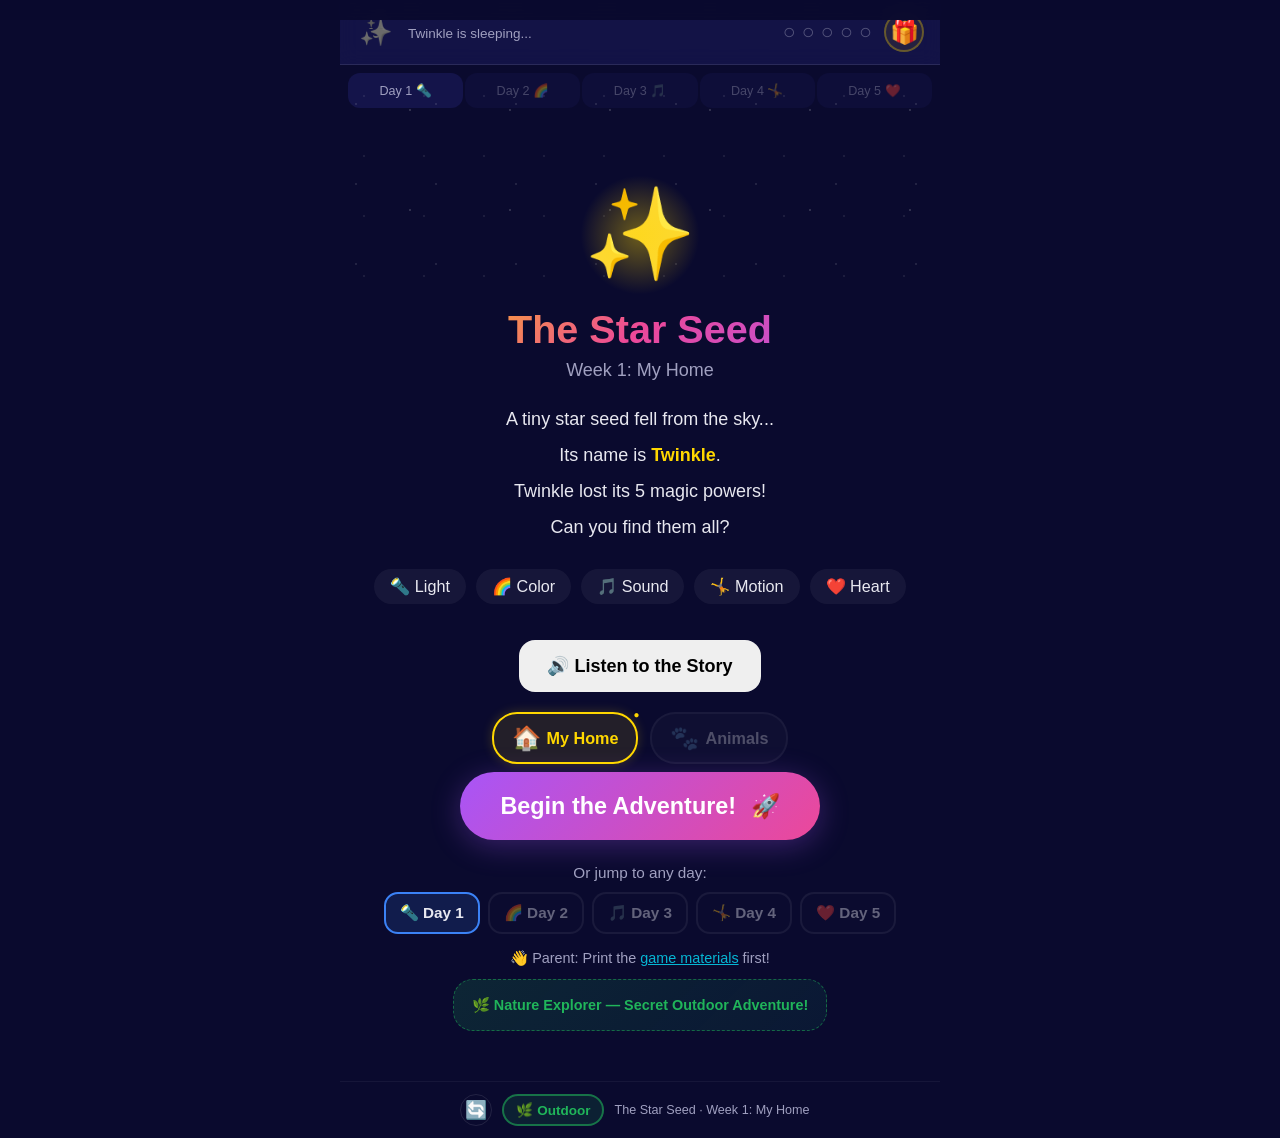
==== commit f980ccd8: "feat: add achievement system with gifts, trophies and treasure chest - Add js/achievements.js for re" ====
--- a/index.html
+++ b/index.html
@@ -7,7 +7,7 @@
   <meta name="apple-mobile-web-app-capable" content="yes">
   <meta name="apple-mobile-web-app-status-bar-style" content="black-translucent">
   <title>The Star Seed — My Home</title>
-  <link rel="stylesheet" href="css/style.css?v=20260624">
+  <link rel="stylesheet" href="css/style.css?v=20260625">
 </head>
 <body>
   <!-- ===== App Shell ===== -->
@@ -35,6 +35,10 @@
         <span class="power-dot" id="power-dot-4">○</span>
         <span class="power-dot" id="power-dot-5">○</span>
       </div>
+      <button class="treasure-chest-btn" id="treasure-chest-btn" title="Twinkle's Treasure" aria-label="Open treasure chest">
+        <span class="treasure-chest-icon">🎁</span>
+        <span class="treasure-chest-new" aria-hidden="true"></span>
+      </button>
     </header>
 
     <!-- Day Navigation Tabs -->
@@ -85,7 +89,7 @@
           <div class="intro-continue" id="intro-continue" style="display:none">
             <p class="intro-continue-label">You have saved progress!</p>
             <button class="btn btn-continue" id="btn-continue">
-              <span>Continue → Day <span id="continue-day">1</span></span>
+              <span>Continue → <span id="continue-day">Day 1</span></span>
               <span class="btn-continue-icon">💾</span>
             </button>
           </div>
@@ -143,6 +147,7 @@
         <h2 class="overlay-power" id="complete-power"></h2>
         <h3 id="complete-title"></h3>
         <p id="complete-text"></p>
+        <div id="day-reward" class="day-reward"></div>
         <div class="overlay-buttons">
           <button class="btn btn-primary" id="btn-next-day">Next Day →</button>
           <button class="btn btn-ghost" id="btn-go-home">Stay on this page</button>
@@ -182,22 +187,42 @@
         <button class="btn btn-ghost" id="btn-outdoor-cancel" style="margin-top:6px;">← Go Back</button>
       </div>
     </div>
+
+    <!-- Treasure Chest Modal -->
+    <div id="treasure-modal" class="overlay" style="display:none" role="dialog" aria-modal="true" aria-labelledby="treasure-modal-title">
+      <div class="overlay-card treasure-card animate-pop">
+        <button class="treasure-close" aria-label="Close treasure chest">✕</button>
+        <div class="overlay-stars">🎁 ✨ 🎁</div>
+        <h3 id="treasure-modal-title">Twinkle's Treasure</h3>
+        <div class="treasure-tabs">
+          <button class="treasure-tab active" data-tab="gifts">🎁 Gifts</button>
+          <button class="treasure-tab" data-tab="achievements">🏅 Achievements</button>
+          <button class="treasure-tab" data-tab="trophies">🏆 Trophies</button>
+        </div>
+        <div class="treasure-panels">
+          <div class="treasure-panel active" data-panel="gifts"></div>
+          <div class="treasure-panel" data-panel="achievements"></div>
+          <div class="treasure-panel" data-panel="trophies"></div>
+        </div>
+      </div>
+    </div>
   </div>
 
   <!-- Error State -->
   <div id="app-error" style="display:none"></div>
 
   <!-- ===== Scripts ===== -->
-  <script src="js/storage.js?v=20260624"></script>
-  <script src="js/audio.js?v=20260624"></script>
-  <script src="js/voice-input.js?v=20260624"></script>
-  <script src="js/utils.js?v=20260624"></script>
-  <script src="js/twinkle.js?v=20260624"></script>
-  <script src="js/engine-light.js?v=20260624"></script>
-  <script src="js/engine-color.js?v=20260624"></script>
-  <script src="js/engine-sound.js?v=20260624"></script>
-  <script src="js/engine-motion.js?v=20260624"></script>
-  <script src="js/engine-heart.js?v=20260624"></script>
-  <script src="js/app.js?v=20260624"></script>
+  <script src="js/storage.js?v=20260625"></script>
+  <script src="js/audio.js?v=20260625"></script>
+  <script src="js/voice-input.js?v=20260625"></script>
+  <script src="js/utils.js?v=20260625"></script>
+  <script src="js/twinkle.js?v=20260625"></script>
+  <script src="js/achievements.js?v=20260625"></script>
+  <script src="js/engine-light.js?v=20260625"></script>
+  <script src="js/engine-color.js?v=20260625"></script>
+  <script src="js/engine-sound.js?v=20260625"></script>
+  <script src="js/engine-motion.js?v=20260625"></script>
+  <script src="js/engine-heart.js?v=20260625"></script>
+  <script src="js/app.js?v=20260628"></script>
 </body>
 </html>
--- a/css/style.css
+++ b/css/style.css
@@ -232,6 +232,32 @@
 
 .twinkle-celebrate { animation: celebrate 1.5s ease-out; }
 
+.twinkle-giving .twinkle-core {
+  animation: giveGiftBounce 0.5s ease-in-out 2;
+}
+
+.twinkle-giving .mouth {
+  border-radius: 4px 4px 0 0;
+  border-bottom: none;
+  border-top: 2px solid #333;
+  transform: translateX(-50%) translateY(2px);
+}
+
+.twinkle-gift-emoji {
+  position: absolute;
+  top: 50%;
+  left: 50%;
+  font-size: 1.6rem;
+  pointer-events: none;
+  opacity: 0;
+  transform: translate(-50%, -50%) scale(0.2);
+  z-index: 10;
+}
+
+.twinkle-gift-pop {
+  animation: giftPop 1.6s ease-out forwards;
+}
+
 .twinkle-glow {
   position: absolute;
   inset: -8px;
@@ -2428,6 +2454,270 @@
   margin-top: 6px;
 }
 
+/* ===== Day Reward (inside overlay) ===== */
+
+.day-reward {
+  margin: 16px 0;
+  display: flex;
+  flex-direction: column;
+  gap: 10px;
+  align-items: center;
+}
+
+.day-reward-gift,
+.day-reward-achievement,
+.day-reward-trophy {
+  background: rgba(255, 215, 0, 0.1);
+  border: 1px solid rgba(255, 215, 0, 0.25);
+  border-radius: var(--radius-md);
+  padding: 12px 16px;
+  width: 100%;
+  text-align: center;
+  animation-delay: 0.1s;
+}
+
+.day-reward-trophy {
+  background: linear-gradient(135deg, rgba(255, 215, 0, 0.18), rgba(255, 140, 0, 0.12));
+  border-color: rgba(255, 215, 0, 0.4);
+}
+
+.day-reward-achievement {
+  background: rgba(56, 189, 248, 0.1);
+  border-color: rgba(56, 189, 248, 0.25);
+}
+
+.day-reward-emoji {
+  font-size: 2.2rem;
+  line-height: 1;
+  margin-bottom: 6px;
+  animation: giftBounce 0.8s ease-in-out 2;
+}
+
+.day-reward-label {
+  font-weight: 700;
+  color: var(--gold);
+  font-size: 1rem;
+  margin-bottom: 4px;
+}
+
+.day-reward-msg {
+  font-size: 0.85rem;
+  color: var(--text-light);
+  line-height: 1.4;
+}
+
+.day-reward-ach-emoji {
+  font-size: 1.5rem;
+  margin-right: 8px;
+}
+
+.day-reward-ach-text {
+  font-size: 0.9rem;
+  color: var(--text-light);
+}
+
+.new-badge {
+  display: inline-block;
+  background: var(--red);
+  color: #fff;
+  font-size: 0.6rem;
+  font-weight: 800;
+  padding: 2px 6px;
+  border-radius: 8px;
+  margin-right: 4px;
+  text-transform: uppercase;
+  letter-spacing: 0.5px;
+  animation: pulse 1s infinite;
+}
+
+/* ===== Treasure Chest Button (status bar) ===== */
+
+.treasure-chest-btn {
+  position: relative;
+  width: 40px;
+  height: 40px;
+  border-radius: 50%;
+  border: 2px solid rgba(255, 215, 0, 0.3);
+  background: rgba(255, 215, 0, 0.08);
+  color: var(--gold);
+  font-size: 1.3rem;
+  display: flex;
+  align-items: center;
+  justify-content: center;
+  cursor: pointer;
+  transition: transform 0.15s, background 0.2s;
+  flex-shrink: 0;
+}
+
+.treasure-chest-btn:hover,
+.treasure-chest-btn:focus {
+  background: rgba(255, 215, 0, 0.18);
+  transform: scale(1.08);
+  outline: none;
+}
+
+.treasure-chest-btn.has-new {
+  animation: treasureWiggle 1.2s infinite;
+}
+
+.treasure-chest-new {
+  position: absolute;
+  top: 2px;
+  right: 2px;
+  width: 10px;
+  height: 10px;
+  background: var(--red);
+  border-radius: 50%;
+  display: none;
+  box-shadow: 0 0 6px var(--red);
+}
+
+.treasure-chest-btn.has-new .treasure-chest-new {
+  display: block;
+}
+
+.treasure-chest-icon {
+  display: inline-block;
+  transition: transform 0.2s;
+}
+
+.treasure-chest-btn:hover .treasure-chest-icon {
+  transform: rotate(-8deg) scale(1.1);
+}
+
+/* ===== Treasure Modal ===== */
+
+.treasure-card {
+  position: relative;
+  max-width: 420px;
+  padding-top: 36px;
+}
+
+.treasure-close {
+  position: absolute;
+  top: 12px;
+  right: 14px;
+  width: 32px;
+  height: 32px;
+  border-radius: 50%;
+  border: 1px solid rgba(255, 255, 255, 0.15);
+  background: rgba(0, 0, 0, 0.3);
+  color: var(--text-light);
+  font-size: 1rem;
+  cursor: pointer;
+  display: flex;
+  align-items: center;
+  justify-content: center;
+  transition: all 0.2s;
+}
+
+.treasure-close:hover,
+.treasure-close:focus {
+  background: rgba(255, 255, 255, 0.1);
+  color: #fff;
+  outline: none;
+}
+
+.treasure-tabs {
+  display: flex;
+  gap: 8px;
+  justify-content: center;
+  margin: 16px 0 12px;
+  flex-wrap: wrap;
+}
+
+.treasure-tab {
+  flex: 1 1 auto;
+  min-width: 80px;
+  padding: 8px 10px;
+  border-radius: var(--radius-md);
+  border: 1px solid rgba(255, 255, 255, 0.1);
+  background: rgba(0, 0, 0, 0.25);
+  color: var(--text-muted);
+  font-size: 0.8rem;
+  font-weight: 600;
+  cursor: pointer;
+  transition: all 0.2s;
+}
+
+.treasure-tab.active {
+  background: rgba(255, 215, 0, 0.2);
+  border-color: rgba(255, 215, 0, 0.4);
+  color: var(--gold);
+}
+
+.treasure-panels {
+  min-height: 160px;
+  max-height: 45vh;
+  overflow-y: auto;
+  padding: 4px;
+}
+
+.treasure-panel {
+  display: none;
+  grid-template-columns: repeat(auto-fill, minmax(90px, 1fr));
+  gap: 10px;
+}
+
+.treasure-panel.active {
+  display: grid;
+}
+
+.treasure-empty {
+  grid-column: 1 / -1;
+  color: var(--text-muted);
+  font-size: 0.9rem;
+  padding: 24px 8px;
+}
+
+.treasure-item {
+  background: rgba(255, 255, 255, 0.05);
+  border: 1px solid rgba(255, 255, 255, 0.08);
+  border-radius: var(--radius-md);
+  padding: 12px 6px;
+  text-align: center;
+  transition: transform 0.15s, background 0.2s;
+}
+
+.treasure-item:hover {
+  background: rgba(255, 255, 255, 0.1);
+  transform: translateY(-2px);
+}
+
+.treasure-item.is-new {
+  background: rgba(255, 215, 0, 0.12);
+  border-color: rgba(255, 215, 0, 0.35);
+  animation: itemGlow 1.5s infinite alternate;
+}
+
+.treasure-item-emoji {
+  font-size: 2rem;
+  line-height: 1;
+  margin-bottom: 6px;
+}
+
+.treasure-item-name {
+  font-size: 0.7rem;
+  font-weight: 700;
+  color: var(--text-light);
+  line-height: 1.2;
+  margin-bottom: 4px;
+}
+
+.treasure-item-meta {
+  font-size: 0.6rem;
+  color: var(--text-muted);
+}
+
+.treasure-achievement {
+  border-top: 2px solid rgba(56, 189, 248, 0.3);
+}
+
+.treasure-trophy {
+  border-top: 2px solid rgba(255, 215, 0, 0.4);
+  background: linear-gradient(180deg, rgba(255, 215, 0, 0.08), rgba(255, 255, 255, 0.03));
+}
+
 /* ===== Footer ===== */
 
 #app-footer {
@@ -2703,6 +2993,49 @@
   100% { transform: scale(1) rotate(0deg); }
 }
 
+@keyframes giftBounce {
+  0%, 100% { transform: scale(1); }
+  50% { transform: scale(1.25); }
+}
+
+@keyframes giveGiftBounce {
+  0%, 100% { transform: translate(-50%, -50%) scale(1); }
+  50% { transform: translate(-50%, -65%) scale(1.1); }
+}
+
+@keyframes giftPop {
+  0% {
+    opacity: 0;
+    transform: translate(-50%, -50%) scale(0.2);
+  }
+  30% {
+    opacity: 1;
+    transform: translate(-50%, -90%) scale(1.6);
+  }
+  60% {
+    opacity: 1;
+    transform: translate(-50%, -120%) scale(1.3);
+  }
+  100% {
+    opacity: 0;
+    transform: translate(-50%, -180%) scale(1);
+  }
+}
+
+@keyframes treasureWiggle {
+  0%, 100% { transform: rotate(0deg) scale(1); }
+  15% { transform: rotate(-12deg) scale(1.1); }
+  30% { transform: rotate(10deg) scale(1.1); }
+  45% { transform: rotate(-8deg) scale(1.1); }
+  60% { transform: rotate(6deg) scale(1.05); }
+  75% { transform: rotate(-3deg) scale(1.05); }
+}
+
+@keyframes itemGlow {
+  0% { box-shadow: 0 0 4px rgba(255, 215, 0, 0.2); }
+  100% { box-shadow: 0 0 16px rgba(255, 215, 0, 0.45); }
+}
+
 /* ===== Responsive ===== */
 
 /* Tablet and up */
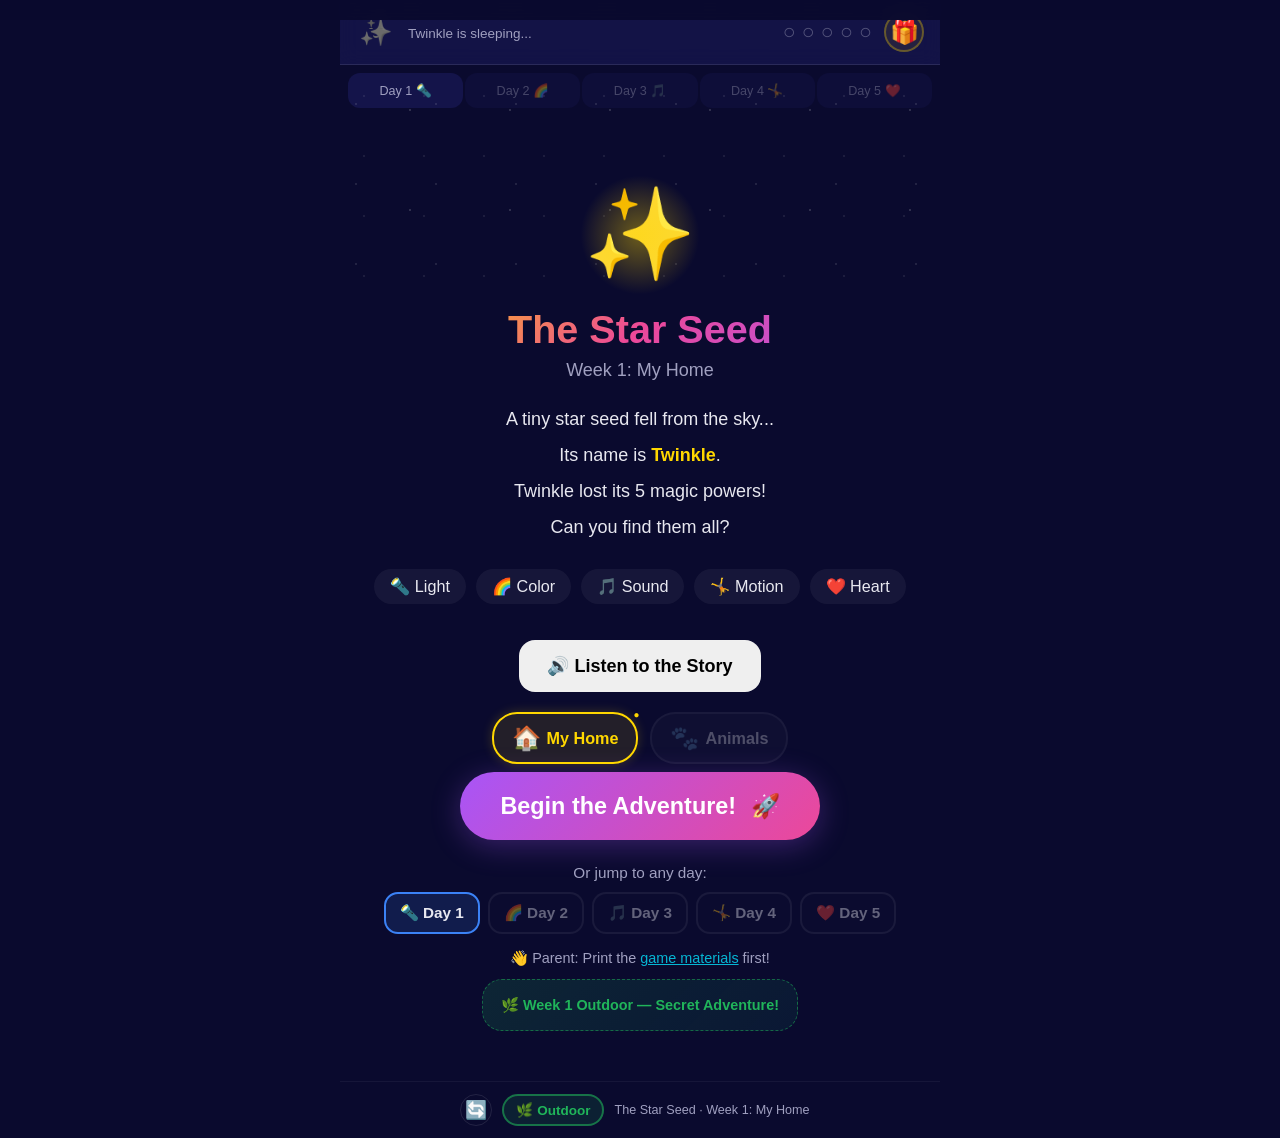
==== commit b4fa4c4d: "@ refactor: rename ep05-outdoor to week1-outdoor + engine dispatch + audio fix - Rename files and al" ====
--- a/index.html
+++ b/index.html
@@ -7,7 +7,7 @@
   <meta name="apple-mobile-web-app-capable" content="yes">
   <meta name="apple-mobile-web-app-status-bar-style" content="black-translucent">
   <title>The Star Seed — My Home</title>
-  <link rel="stylesheet" href="css/style.css?v=20260625">
+  <link rel="stylesheet" href="css/style.css?v=20260629">
 </head>
 <body>
   <!-- ===== App Shell ===== -->
@@ -35,7 +35,7 @@
         <span class="power-dot" id="power-dot-4">○</span>
         <span class="power-dot" id="power-dot-5">○</span>
       </div>
-      <button class="treasure-chest-btn" id="treasure-chest-btn" title="Twinkle's Treasure" aria-label="Open treasure chest">
+      <button class="treasure-chest-btn" id="treasure-chest-btn" title="Twinkle's Treasure" aria-label="Open treasure chest" onclick="App.showTreasureModal()" type="button">
         <span class="treasure-chest-icon">🎁</span>
         <span class="treasure-chest-new" aria-hidden="true"></span>
       </button>
@@ -94,7 +94,7 @@
             </button>
           </div>
 
-          <button class="btn btn-start" id="btn-start">
+          <button class="btn btn-start" id="btn-start" onclick="App.goToDay(1)" type="button">
             <span class="btn-start-text">Begin the Adventure!</span>
             <span class="btn-start-rocket">🚀</span>
           </button>
@@ -113,7 +113,7 @@
 
           <p class="intro-parent-note">👋 Parent: Print the <a href="printable/ep01-printable.html" target="_blank">game materials</a> first!</p>
           <div class="intro-outdoor-entry" id="intro-outdoor-entry">
-            <button class="btn btn-outdoor-intro" id="btn-outdoor-intro">🌿 Nature Explorer — Secret Outdoor Adventure!</button>
+            <button class="btn btn-outdoor-intro" id="btn-outdoor-intro">🌿 Week 1 Outdoor — Secret Adventure!</button>
           </div>
           <p class="intro-reset-note" id="intro-reset-note" style="display:none">
             <a href="#" id="intro-reset-link">🔄 Reset all progress</a>
@@ -166,7 +166,7 @@
     <!-- Footer -->
     <footer id="app-footer">
       <button class="btn-restart" id="btn-restart" title="Hold 3 seconds to reset">🔄</button>
-      <button class="btn-outdoor-entry" id="btn-outdoor-entry" title="🌿 Nature Explorer">🌿 Outdoor</button>
+      <button class="btn-outdoor-entry" id="btn-outdoor-entry" title="🌿 Week 1 Outdoor">🌿 Outdoor</button>
       <span class="footer-text">The Star Seed · Week 1: My Home</span>
       <span class="footer-episode" id="footer-episode"></span>
     </footer>
@@ -175,8 +175,8 @@
     <div id="outdoor-modal" class="overlay" style="display:none" role="dialog" aria-modal="true" aria-labelledby="outdoor-modal-title">
       <div class="overlay-card animate-pop outdoor-modal-card">
         <div class="overlay-stars">🌿 🌳 🌿</div>
-        <h3 id="outdoor-modal-title">🌿 Nature Explorer</h3>
-        <p class="outdoor-modal-desc">A secret outdoor adventure awaits!<br>Ask your <strong>Earth Helper</strong> for the code.</p>
+        <h3 id="outdoor-modal-title">🌿 Week 1 Outdoor</h3>
+        <p class="outdoor-modal-desc">A secret Week 1 Outdoor adventure awaits!<br>Ask your <strong>Earth Helper</strong> for the code.</p>
         <div class="parent-unlock" style="display:block; border-top:none; margin-top:8px;">
           <div class="parent-unlock-row">
             <input type="password" class="parent-code-input" id="outdoor-code-input" placeholder="Code" maxlength="4" inputmode="numeric" pattern="[0-9]*">
@@ -191,7 +191,7 @@
     <!-- Treasure Chest Modal -->
     <div id="treasure-modal" class="overlay" style="display:none" role="dialog" aria-modal="true" aria-labelledby="treasure-modal-title">
       <div class="overlay-card treasure-card animate-pop">
-        <button class="treasure-close" aria-label="Close treasure chest">✕</button>
+        <button class="treasure-close" aria-label="Close treasure chest" onclick="App.hideTreasureModal()" type="button">✕</button>
         <div class="overlay-stars">🎁 ✨ 🎁</div>
         <h3 id="treasure-modal-title">Twinkle's Treasure</h3>
         <div class="treasure-tabs">
@@ -217,12 +217,14 @@
   <script src="js/voice-input.js?v=20260625"></script>
   <script src="js/utils.js?v=20260625"></script>
   <script src="js/twinkle.js?v=20260625"></script>
-  <script src="js/achievements.js?v=20260625"></script>
+  <script src="js/achievements.js?v=20260629"></script>
   <script src="js/engine-light.js?v=20260625"></script>
+  <script src="js/engine-pattern.js?v=20260625"></script>
+  <script src="js/engine-rhythm.js?v=20260625"></script>
+  <script src="js/engine-motion.js?v=20260625"></script>
+  <script src="js/engine-heart.js?v=20260625"></script>
   <script src="js/engine-color.js?v=20260625"></script>
   <script src="js/engine-sound.js?v=20260625"></script>
-  <script src="js/engine-motion.js?v=20260625"></script>
-  <script src="js/engine-heart.js?v=20260625"></script>
-  <script src="js/app.js?v=20260628"></script>
+  <script src="js/app.js?v=20260629"></script>
 </body>
 </html>
--- a/css/style.css
+++ b/css/style.css
@@ -2609,6 +2609,7 @@
   align-items: center;
   justify-content: center;
   transition: all 0.2s;
+  z-index: 10;
 }
 
 .treasure-close:hover,
@@ -3064,6 +3065,529 @@
   .sound-jar { width: 65px; }
 }
 
+/* ===== Week 2 New Mechanics ===== */
+
+/* --- Day 1: Footprint Matching --- */
+.footprint-match-card {
+  display: flex;
+  flex-direction: column;
+  align-items: center;
+  gap: 12px;
+  padding: 20px;
+  background: var(--bg-card);
+  border: 2px dashed rgba(255, 215, 0, 0.4);
+  border-radius: var(--radius-lg);
+  max-width: 320px;
+  width: 100%;
+  text-align: center;
+}
+
+.footprint-emoji {
+  font-size: 4rem;
+  line-height: 1;
+  animation: footprintPulse 1.5s ease-in-out infinite;
+}
+
+@keyframes footprintPulse {
+  0%, 100% { transform: scale(1); opacity: 0.8; }
+  50% { transform: scale(1.1); opacity: 1; }
+}
+
+.footprint-label {
+  font-size: 1rem;
+  color: var(--text-muted);
+}
+
+.footprint-question {
+  font-size: 1.2rem;
+  font-weight: 700;
+  color: var(--gold);
+}
+
+.footprint-options {
+  display: flex;
+  flex-wrap: wrap;
+  justify-content: center;
+  gap: 12px;
+  width: 100%;
+}
+
+.footprint-option {
+  display: flex;
+  flex-direction: column;
+  align-items: center;
+  gap: 6px;
+  padding: 14px 18px;
+  min-width: 80px;
+  background: var(--bg-light);
+  border: 2px solid rgba(255,255,255,0.1);
+  border-radius: var(--radius);
+  color: var(--text);
+  font-size: 1rem;
+  cursor: pointer;
+  transition: all 0.2s;
+}
+
+.footprint-option:active {
+  transform: scale(0.96);
+  border-color: var(--gold);
+  background: rgba(255, 215, 0, 0.15);
+}
+
+.footprint-option-emoji {
+  font-size: 2.2rem;
+  line-height: 1;
+}
+
+/* --- Day 2: Pattern Puzzle --- */
+.pattern-stage {
+  display: flex;
+  flex-direction: column;
+  align-items: center;
+  gap: 20px;
+  width: 100%;
+  padding: 0 16px;
+}
+
+.pattern-instruction {
+  font-size: 1.1rem;
+  text-align: center;
+  color: var(--text);
+}
+
+.pattern-animal-targets {
+  display: flex;
+  justify-content: center;
+  width: 100%;
+}
+
+.pattern-animal-card {
+  display: flex;
+  flex-direction: column;
+  align-items: center;
+  gap: 10px;
+  padding: 24px;
+  background: var(--bg-card);
+  border: 3px dashed rgba(255,255,255,0.15);
+  border-radius: var(--radius-lg);
+  width: 220px;
+  transition: all 0.3s;
+}
+
+.pattern-animal-card.matched {
+  border-color: var(--gold);
+  box-shadow: 0 0 24px rgba(255, 215, 0, 0.25);
+}
+
+.pattern-animal-silhouette {
+  font-size: 5rem;
+  line-height: 1;
+  filter: brightness(0.85);
+}
+
+.pattern-animal-name {
+  font-size: 1.3rem;
+  font-weight: 700;
+  text-transform: capitalize;
+  color: var(--gold);
+}
+
+.pattern-drop-zone {
+  width: 90px;
+  height: 90px;
+  border-radius: 50%;
+  background: var(--bg-light);
+  border: 3px dashed rgba(255,255,255,0.2);
+  display: flex;
+  align-items: center;
+  justify-content: center;
+  font-size: 2rem;
+  color: var(--text-muted);
+  overflow: hidden;
+}
+
+.pattern-drop-zone.matched {
+  border-color: var(--gold);
+  background: rgba(255, 215, 0, 0.1);
+}
+
+.pattern-reveal-animal {
+  font-size: 4rem;
+  line-height: 1;
+  animation: popIn 0.5s ease-out;
+}
+
+.pattern-swatch-pool {
+  display: flex;
+  flex-wrap: wrap;
+  justify-content: center;
+  gap: 16px;
+  width: 100%;
+  padding: 16px;
+  background: var(--bg-card);
+  border-radius: var(--radius-lg);
+}
+
+.pattern-swatch {
+  display: flex;
+  flex-direction: column;
+  align-items: center;
+  gap: 8px;
+  padding: 12px;
+  background: var(--bg-light);
+  border: 2px solid rgba(255,255,255,0.1);
+  border-radius: var(--radius);
+  cursor: grab;
+  touch-action: none;
+  user-select: none;
+  transition: transform 0.15s, box-shadow 0.15s;
+}
+
+.pattern-swatch.dragging {
+  transform: scale(1.12);
+  box-shadow: 0 0 20px rgba(255, 215, 0, 0.4);
+  border-color: var(--gold);
+  z-index: 20;
+  transition: none;
+}
+
+.pattern-swatch-preview {
+  width: 70px;
+  height: 70px;
+  border-radius: 12px;
+  border: 2px solid rgba(255,255,255,0.2);
+}
+
+.pattern-swatch-label {
+  font-size: 0.85rem;
+  font-weight: 600;
+  color: var(--text);
+}
+
+/* Pattern textures */
+.pattern-stripes {
+  background: repeating-linear-gradient(
+    45deg,
+    #1a1a2e,
+    #1a1a2e 8px,
+    #ffd700 8px,
+    #ffd700 16px
+  );
+}
+
+.pattern-spots {
+  background-color: #1a1a2e;
+  background-image: radial-gradient(circle, #ff6b9d 25%, transparent 26%);
+  background-size: 18px 18px;
+}
+
+.pattern-scales {
+  background-color: #1a1a2e;
+  background-image: radial-gradient(circle at 50% 0, transparent 8px, #4ecdc4 9px, #4ecdc4 11px, transparent 12px);
+  background-size: 22px 22px;
+}
+
+.pattern-find-phase {
+  display: flex;
+  flex-direction: column;
+  align-items: center;
+  gap: 16px;
+  padding: 24px;
+  text-align: center;
+}
+
+.pattern-find-emoji {
+  font-size: 4rem;
+  animation: findPulse 2s ease-in-out infinite;
+}
+
+.pattern-find-prompt {
+  font-size: 1.2rem;
+  font-weight: 600;
+  color: var(--text);
+}
+
+/* --- Day 3: Rhythm Choir --- */
+.rhythm-stage {
+  display: flex;
+  flex-direction: column;
+  align-items: center;
+  gap: 16px;
+  width: 100%;
+  padding: 0 16px;
+}
+
+.rhythm-conductor {
+  display: flex;
+  flex-direction: column;
+  align-items: center;
+  gap: 8px;
+  width: 100%;
+  max-width: 320px;
+}
+
+.rhythm-beat-bar {
+  width: 100%;
+  height: 12px;
+  background: rgba(255,255,255,0.1);
+  border-radius: 6px;
+  overflow: hidden;
+  transition: width 0.1s linear;
+}
+
+.rhythm-beat-bar::after {
+  content: '';
+  display: block;
+  width: 0%;
+  height: 100%;
+  background: linear-gradient(90deg, var(--gold), var(--orange));
+  border-radius: 6px;
+  transition: width 0.2s linear;
+}
+
+.rhythm-conductor-emoji {
+  font-size: 3rem;
+  animation: bounce 1s ease-in-out infinite;
+}
+
+.rhythm-instruction {
+  font-size: 1rem;
+  text-align: center;
+  color: var(--text);
+  min-height: 3rem;
+}
+
+.choir-grid {
+  display: flex;
+  flex-wrap: wrap;
+  justify-content: center;
+  gap: 12px;
+  width: 100%;
+}
+
+.choir-animal {
+  display: flex;
+  flex-direction: column;
+  align-items: center;
+  gap: 6px;
+  padding: 12px 14px;
+  min-width: 76px;
+  background: var(--bg-card);
+  border: 2px solid rgba(255,255,255,0.1);
+  border-radius: var(--radius);
+  color: var(--text);
+  font-size: 0.9rem;
+  cursor: pointer;
+  transition: all 0.15s;
+}
+
+.choir-animal:disabled {
+  opacity: 0.5;
+  cursor: not-allowed;
+}
+
+.choir-animal:active:not(:disabled) {
+  transform: scale(0.95);
+}
+
+.choir-animal.highlight {
+  border-color: var(--gold);
+  background: rgba(255, 215, 0, 0.2);
+  box-shadow: 0 0 18px rgba(255, 215, 0, 0.35);
+  animation: choirHighlight 0.4s ease-out;
+}
+
+@keyframes choirHighlight {
+  0% { transform: scale(1); }
+  50% { transform: scale(1.15); }
+  100% { transform: scale(1); }
+}
+
+.choir-animal-emoji {
+  font-size: 2.4rem;
+  line-height: 1;
+}
+
+.choir-animal-name {
+  font-size: 0.8rem;
+  text-transform: capitalize;
+}
+
+.rhythm-sequence-display {
+  display: flex;
+  justify-content: center;
+  gap: 10px;
+  min-height: 36px;
+}
+
+.rhythm-dot {
+  width: 32px;
+  height: 32px;
+  border-radius: 50%;
+  background: rgba(255,255,255,0.1);
+  display: flex;
+  align-items: center;
+  justify-content: center;
+  font-size: 1.2rem;
+  color: var(--text-muted);
+  transition: all 0.2s;
+}
+
+.rhythm-dot.filled {
+  background: rgba(255, 215, 0, 0.25);
+  color: var(--gold);
+  border: 2px solid var(--gold);
+}
+
+.rhythm-controls {
+  display: flex;
+  gap: 12px;
+}
+
+/* --- Day 4: Shadow Mimic --- */
+.dance-action-display .action-emoji {
+  font-size: 5rem;
+  filter: brightness(0.35);
+}
+
+.checklist-item.current {
+  border-color: var(--gold);
+  background: rgba(255, 215, 0, 0.1);
+}
+
+.checklist-item.done {
+  opacity: 0.6;
+}
+
+/* --- Day 5: Shelter Build & Description --- */
+.heart-phase-build,
+.heart-phase-description {
+  display: flex;
+  flex-direction: column;
+  align-items: center;
+  gap: 16px;
+  width: 100%;
+  padding: 0 16px;
+}
+
+.build-stage {
+  display: flex;
+  flex-direction: column;
+  align-items: center;
+  gap: 16px;
+  width: 100%;
+}
+
+.build-step-card {
+  display: flex;
+  flex-direction: column;
+  align-items: center;
+  gap: 12px;
+  padding: 24px;
+  background: var(--bg-card);
+  border: 2px solid rgba(255,255,255,0.1);
+  border-radius: var(--radius-lg);
+  max-width: 340px;
+  width: 100%;
+  text-align: center;
+}
+
+.build-step-emoji {
+  font-size: 4rem;
+  line-height: 1;
+}
+
+.build-step-title {
+  font-size: 1.3rem;
+  color: var(--gold);
+  margin: 0;
+}
+
+.build-step-instruction {
+  font-size: 1rem;
+  color: var(--text);
+  line-height: 1.5;
+}
+
+.build-step-english {
+  font-size: 0.95rem;
+  color: var(--cyan);
+  font-style: italic;
+  background: rgba(78, 205, 196, 0.1);
+  padding: 8px 14px;
+  border-radius: var(--radius);
+}
+
+.build-progress-bar {
+  width: 100%;
+  max-width: 300px;
+  height: 10px;
+  background: rgba(255,255,255,0.1);
+  border-radius: 5px;
+  overflow: hidden;
+}
+
+.build-progress-fill {
+  height: 100%;
+  width: 0%;
+  background: linear-gradient(90deg, var(--green), var(--cyan));
+  border-radius: 5px;
+  transition: width 0.4s ease-out;
+}
+
+.description-stage {
+  display: flex;
+  flex-direction: column;
+  align-items: center;
+  gap: 16px;
+  width: 100%;
+}
+
+.description-card {
+  display: flex;
+  flex-direction: column;
+  align-items: center;
+  gap: 12px;
+  padding: 24px;
+  background: var(--bg-card);
+  border: 2px solid rgba(255,255,255,0.1);
+  border-radius: var(--radius-lg);
+  max-width: 340px;
+  width: 100%;
+  text-align: center;
+}
+
+.description-emoji {
+  font-size: 3.5rem;
+  line-height: 1;
+}
+
+.description-question {
+  font-size: 1.2rem;
+  font-weight: 700;
+  color: var(--text);
+}
+
+.description-hint {
+  font-size: 0.95rem;
+  color: var(--text-muted);
+  font-style: italic;
+}
+
+.description-mic-area {
+  margin-top: 8px;
+}
+
+/* Small screens */
+@media (max-width: 360px) {
+  .pattern-animal-card { width: 180px; padding: 18px; }
+  .pattern-animal-silhouette { font-size: 4rem; }
+  .pattern-swatch-preview { width: 55px; height: 55px; }
+  .choir-animal { min-width: 64px; padding: 10px 12px; }
+  .choir-animal-emoji { font-size: 2rem; }
+  .footprint-option { min-width: 70px; padding: 12px 14px; }
+}
+
 /* Respect user's motion preference */
 @media (prefers-reduced-motion: reduce) {
   *, *::before, *::after {
